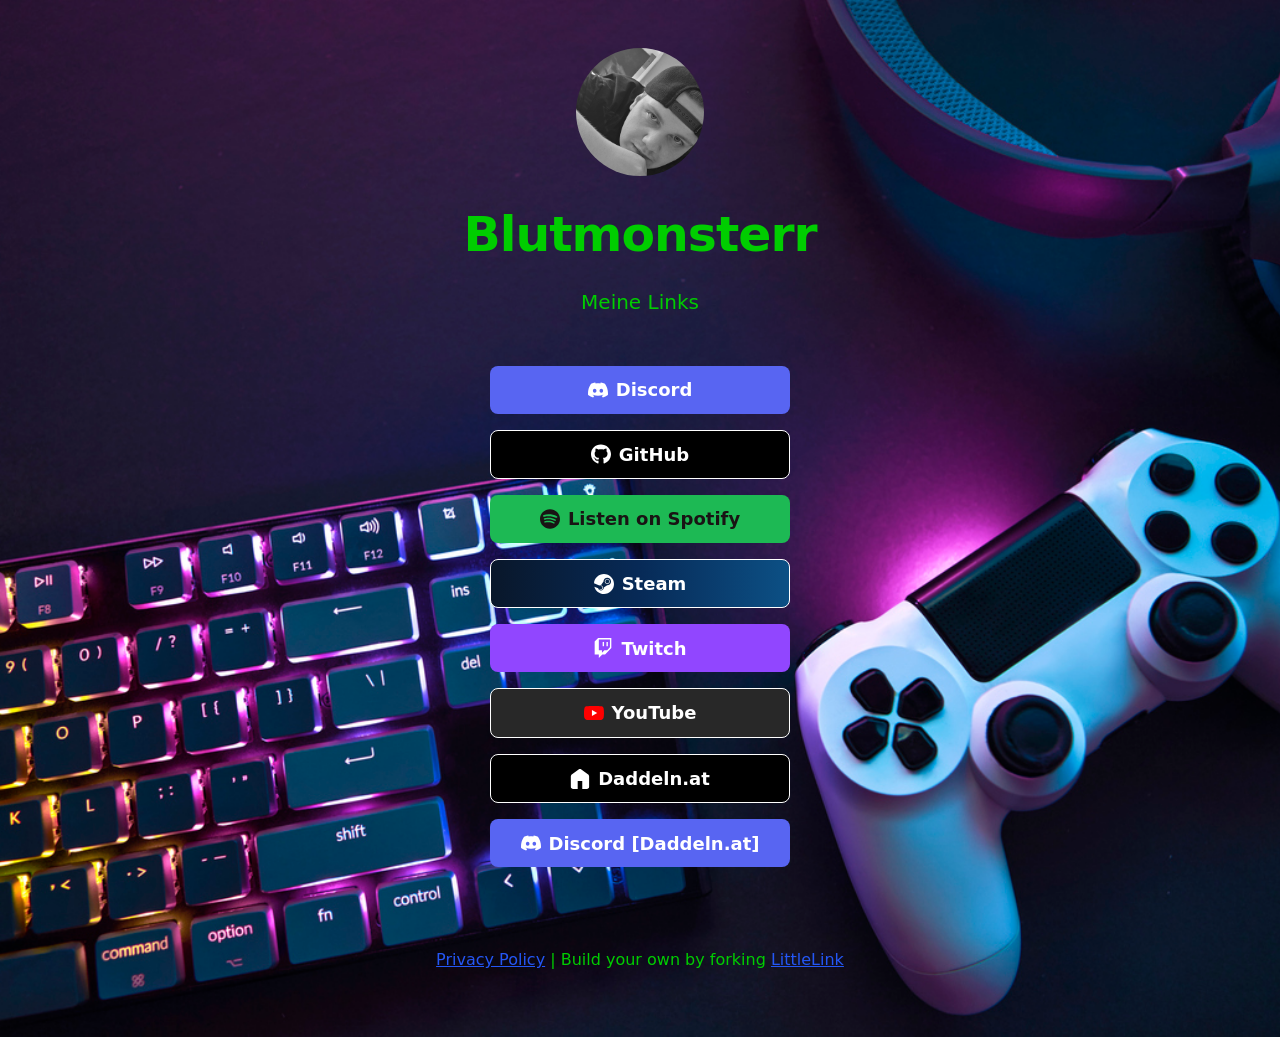
==== index.html @ 764e0bde "update rem: nightgaming.de" ====
<!DOCTYPE html>

<!-- 
  To change the theme, change the class on the html tag below to one of:
  - theme-auto: Automatically switches based on user's system preferences
  - theme-light: Forces light theme
  - theme-dark: Forces dark theme -->

<html>

  <head>
   <!-- M E T A --> 
    <meta charset="utf-8">
    <meta name="robots" content="index, follow">
    <meta http-equiv='content-language' content='de-de'>
    <meta name="author" content="github.com/blutmonsterr">
    <meta name="viewport" content="width=device-width, initial-scale=1">
    <meta name="google-adsense-account" content="ca-pub-5734768536842091">
    <meta name="msvalidate.01" content="A7BCFAF137DAE3F4D871AF0A946AE440" />
    <meta name="keywords" content="Blutmonsterr, gaming, daddeln, nightgaming, zocken,">
    <meta name="description" content="Hey du! Hier findest du alle meine Links an einem Ort – praktisch und übersichtlich für dich zusammengestellt. Viel Spaß beim Stöbern!.">
    
    <!-- Page Title - Change this to your name/brand (50-60 characters recommended) -->
    <title>Blutmonsterr.de-Links</title>
    <link rel="icon" type="image/x-icon" href="/images/icon.ico">
    
    <!-- Canonical URL - Helps prevent duplicate content issues -->
    <meta rel="canonical" href="https://blutmonsterr.de">
    <link rel="canonical" href="https://blutmonsterr.de" />
    
    <!-- Stylesheets -->
    <link rel="stylesheet" href="css/reset.css">
    <link rel="stylesheet" href="css/style.css">
    <link rel="stylesheet" href="css/brands.css">
	
	    <style>
        body {
            background-image: url('./images/gaming.jpg');
            background-size: cover;
            background-position: center;
            background-repeat: no-repeat;
            min-height: 100vh;
            margin: 0;
        }
    </style>

  </head>

<body>
 <body style="background-image: url(./images/gaming.jpg);">
    <div class="container">
        <div class="column">

            <!-- 
              By default, the Avatar is rounded. Use the following:
              - avatar--rounded: Automatically rounds the image
              - avatar--soft: Slightly rounds the image
              - avatar--none: Removes any rounding

              Be sure to replace the src with your own image path and update the alt text
            -->
            <img class="avatar avatar--rounded" src="images/avatar.png" srcset="images/avatar@2x.png 2x" alt="Blutmonsterr">

            <!-- Replace with your name or brand -->
            <h1 tabindex="0">
              <div>Blutmonsterr</div>
            </h1>

            <!-- Add a short description about yourself or your brand -->
            <p tabindex="0">Meine Links</p>

            <!-- All your buttons go here -->
            <div class="button-stack" role="navigation">

			  <!-- Discord -->
              <a class="button button-discord" href=" https://discordapp.com/users/324166395443150849/" target="_blank" rel="noopener" role="button"><img class="icon" aria-hidden="true" src="images/icons/discord.svg" alt="Discord Logo">Discord</a>

              <!-- GitHub -->
              <a class="button button-github" href="https://github.com/Blutmonsterr" target="_blank" rel="noopener" role="button"><img class="icon" aria-hidden="true" src="images/icons/github.svg" alt="GitHub Logo">GitHub</a>

              <!-- LinkedIn
              <a class="button button-linked" href="#" target="_blank" rel="noopener" role="button"><img class="icon" aria-hidden="true" src="images/icons/linkedin.svg" alt="LinkedIn Logo">LinkedIn</a>
-->
              <!-- Spotify -->
              <a class="button button-spotify" href="https://open.spotify.com/user/sebastian.123a" target="_blank" rel="noopener" role="button"><img class="icon" aria-hidden="true" src="images/icons/spotify.svg" alt="Spotify Logo">Listen on Spotify</a>

              <!-- Steam Alt -->
              <a class="button button-steam-alt" href="https://steamcommunity.com/profiles/76561199030453104" target="_blank" rel="noopener" role="button"><img class="icon" aria-hidden="true" src="images/icons/steam.svg" alt="Steam Logo">Steam</a>

              <!-- Twitch -->
              <a class="button button-twitch" href="https://www.twitch.tv/blutmonsterr" target="_blank" rel="noopener" role="button"><img class="icon" aria-hidden="true" src="images/icons/twitch.svg" alt="Twitch Logo">Twitch</a>

              <!-- YouTube -->
              <a class="button button-yt" href="https://www.youtube.com/@Blutmonsterr" target="_blank" rel="noopener" role="button"><img class="icon" aria-hidden="true" src="images/icons/youtube.svg" alt="YouTube Logo">YouTube</a>

              <!-- Generic Homepage -->
			  <a class="button button-github" href="https://daddeln.at" target="_blank" rel="noopener" role="button"><img class="icon" aria-hidden="true" src="images/icons/generic-homepage.svg" alt="Homepage Icon">Daddeln.at</a>

			  <!-- Discord -->
              <a class="button button-discord" href="https://discord.gg/ydJWD3KrXh" target="_blank" rel="noopener" role="button"><img class="icon" aria-hidden="true" src="images/icons/discord.svg" alt="Discord Logo">Discord [Daddeln.at]</a>

      </div>
        
      <!-- Feel free to add your own footer information, including updating `privacy.html` to reflect how your LittleLink fork is set up -->
      <footer>
        <a href="privacy.html">Privacy Policy</a> | Build your own by forking <a href="https://littlelink.io" target="_blank" rel="noopener">LittleLink</a>
      </footer>
    
    </div>
  </div>

</body>

</html>
---- css/style.css ----
/*
* LittleLink
* https://littlelink.io
* Free to use under the MIT license
* http://www.opensource.org/licenses/mit-license.php
*/

/* Base Typography Settings
–––––––––––––––––––––––––––––––––––––––––––––––––– */
:root {
	font-size:16px;
}

/* Grid
  –––––––––––––––––––––––––––––––––––––––––––––––––– */
  .container {
	position:relative;
	width:100%;
	max-width:37.5rem;     				/* 600px */
    text-align:center;
	margin:0 auto;
	padding:3rem 1.25rem 0 1.25rem;
	box-sizing:border-box;
}
.container-left {
	position:relative;
	width:100%;
	max-width:37.5rem;
	text-align:left;
	margin:0 auto;
	padding:0 1.25rem;
	box-sizing:border-box;
}
.container-left p {
	margin-bottom: 1rem;  				/* 16px space between paragraphs */
  }
.column {
	position:center;
	width:100%;
	float:center;
	box-sizing:border-box;
}
/* For devices larger than 400px */
  @media (min-width:25rem) {            /* 400px */
    .container {
	width:85%;
	padding-left:0;
	padding-right:0;
}
}/* For devices larger than 550px */
  @media (min-width:34.375rem) {        /* 550px */
    .container {
	width:80%;
}
.column,.columns {
	margin-left:0;
}
.column:first-child,.columns:first-child {
	margin-left:0;
}
}

/* Base Styles
  –––––––––––––––––––––––––––––––––––––––––––––––––– */
  body {
	margin:0;
	padding:0;
	background-color:#ffffff;
	color:#00CD00;
	font-family:"Open Sans",system-ui;
	font-size:1.125rem;     				/* 18px */
    font-weight:400;
	line-height:1.6;
}

/* Typography
  –––––––––––––––––––––––––––––––––––––––––––––––––– */
  h1 {
	margin:0 0 0.5rem 0;
	font-size:3rem;         		/* 48px */
    font-weight:800;
	line-height:1;
	letter-spacing:0;
	word-wrap:break-word;
	overflow-wrap:break-word;
	hyphens:auto;           		/* Delete this to remove automatic hyphen on line break */
}
.container p {
	margin:0 0 2rem 0;
}

/* Base Typography Settings
–––––––––––––––––––––––––––––––––––––––––––––––––– */
/* Base size - 16px browser default */
:root {
  font-size:16px;           /* Using a 1.25 modular scale for typography */
  --scale-0:1rem;           /* 16px */
  --scale-1:1.25rem;        /* 20px */
  --scale-2:1.563rem;       /* 25px */
  --scale-3:1.953rem;       /* 31px */
  --scale-4:2.441rem;       /* 39px */
  --scale-5:3.052rem;       /* 49px */
  
  /* Spacing units */
  --spacing-xs:0.5rem;      /* 8px */
  --spacing-s:1rem;         /* 16px */
  --spacing-m:1.5rem;       /* 24px */
  --spacing-l:2rem;         /* 32px */
  --spacing-xl:3rem;        /* 48px */
  --spacing-xxl:4rem;       /* 64px */
}

/* Avatar */
.avatar {
	width: 8rem;             /* 128px */
	height: 8rem;
	border-radius: 50%;
	object-fit: cover;
	background-position: center;
	margin-bottom: var(--spacing-l);
	margin-left: auto;
	margin-right: auto;
	display: block;
  }

/* Typography Scale */
h1 {
	margin:0 0 var(--spacing-m) 0;
	font-size:var(--scale-5);           /* ~49px */
  	font-weight:800;
	line-height:1.1;
	letter-spacing:-0.02em;
	word-wrap:break-word;
	overflow-wrap:break-word;
}
body {
	font-size:var(--scale-1);           /* 20px */
  	line-height:1.6;
}
.container p {
	margin:0 0 var(--spacing-xl) 0;
	font-size:var(--scale-1);
	line-height:1.6;
}

/* Container spacing */
.container {
	padding:var(--spacing-xl) var(--spacing-m) 0 var(--spacing-m);
	text-align:center;
}

/* Footer */
footer {
	margin:var(--spacing-xxl) 0;            /* 4rem (64px) top and bottom */
    font-size:var(--scale-0);
}

/* Responsive adjustments */
@media (max-width:34.375rem) {              /* 550px */
  h1 {
	font-size:var(--scale-4);
}
body {
	font-size:var(--scale-0);
}
.container p {
	font-size:var(--scale-0);
}
.avatar {
	margin-bottom:var(--spacing-m);
}
footer {
	margin:var(--spacing-xl) 0;         	/* 3rem (48px) top and bottom */
}
}

/* Links
  –––––––––––––––––––––––––––––––––––––––––––––––––– */
  a {
	color:#2457F5;
	text-decoration:underline;
}
a:hover {
	color:#083BDA;
}

/* Buttons
–––––––––––––––––––––––––––––––––––––––––––––––––– */
.button,button {
	display:inline-flex;
	align-items:center;
	justify-content:center;
	width:18.75rem;             	/* 300px */
 	min-height:3rem;                /* 48px */
  	padding:0.75rem 1rem;         	/* 12px ; 16px */
  	font-size:1.125rem;           	/* 18px */
  	font-weight:700;
	text-decoration:none;
	white-space:normal;
  	background-color:var(--button-background,transparent);
	color:var(--button-text,#000000);
	border:var(--button-border,none);
	border-radius:0.5rem;
	cursor:pointer;
	box-sizing:border-box;
	hyphens:auto;               	/* Delete this to remove automatic hyphen on line break */
  	margin-bottom:1rem;
	text-align:center;
	line-height:1.3;
}

/* Icons
–––––––––––––––––––––––––––––––––––––––––––––––––– */
.icon {
	width:1.25rem;
	height:1.25rem;
	margin-right:0.5rem;
	flex-shrink:0;
}

/* Avatar
  –––––––––––––––––––––––––––––––––––––––––––––––––– */
.avatar {
	width: 8rem;             /* 128px */
	height: 8rem;
	object-fit: cover;
	background-position: center;
	margin-bottom: var(--spacing-l);
  }

   /* Modifier for no avatar rounding */
   .avatar--none {
	border-radius: 0%;
  }

  /* Modifier for rounded avatar */
  .avatar--rounded {
	border-radius: 50%;
  }
  
  /* Modifier for slightly rounded corners */
  .avatar--soft {
	border-radius: 0.5rem;   /* 8px rounded corners */
  }

/* Theme System
  –––––––––––––––––––––––––––––––––––––––––––––––––– */
/* Light theme is default above */
  
/* Dark theme */
:root.theme-dark {
	color-scheme:dark;
}
:root.theme-dark :focus-visible {
	outline: 2px solid #4899F7;
	outline-offset: 2px;
  }
:root.theme-dark body {
	background-color:#121212;
	color:#ffffff;
}
:root.theme-dark a:not(.button) {
	color:#4899F7;
}
:root.theme-dark a:not(.button):hover {
	color:#7AB8FF;
}

/* Auto theme */
:root.theme-auto {
	color-scheme:light dark;
}
@media (prefers-color-scheme:dark) {
	:root.theme-auto body {
	background-color:#121212;
	color:#ffffff;
}
:root.theme-auto :focus-visible {
    outline: 2px solid #4899F7;
    outline-offset: 2px;
  }
:root.theme-auto a:not(.button) {
	color:#4899F7;
}
:root.theme-auto a:not(.button):hover {
	color:#7AB8FF;
}
}

/* Button Text Color Override
    –––––––––––––––––––––––––––––––––––––––––––––––––– */
    .button:hover,button:hover {
	color:var(--button-text);
}

/* Responsive Typography
  –––––––––––––––––––––––––––––––––––––––––––––––––– */
  @media (max-width:34.375rem) {            /* 550px */
    h1 {
	font-size:2rem;                         /* 32px */
	}
	body {
	font-size:1rem;                    		/* 16px */
	}
}

/* Privacy Page Styles
  –––––––––––––––––––––––––––––––––––––––––––––––––– */
nav {
	margin:var(--spacing-l) 0;
	text-align:left;
}
section {
	margin:var(--spacing-xl) 0;
	text-align:left;
}
h2 {
	font-size:var(--scale-3);
	font-weight:700;
	margin-bottom:var(--spacing-m);
}
h3 {
	font-size:var(--scale-2);
	font-weight:600;
	margin:var(--spacing-l) 0 var(--spacing-s) 0;
}
ul {
	list-style:none;
	padding:0;
	margin:0 0 var(--spacing-m) 0;
}
ul li {
	margin-bottom:var(--spacing-xs);
}

/* Privacy page specific responsive adjustments */
  @media (max-width:34.375rem) {
	h2 {
	font-size:var(--scale-2);
	}
	h3 {
	font-size:var(--scale-1);
	}
	section {
	margin:var(--spacing-l) 0;
	}
}

/* Font Face Definitions
  –––––––––––––––––––––––––––––––––––––––––––––––––– */
@font-face {
	font-display:swap;
	font-family:'Open Sans';
	font-style:normal;
	font-weight:400;
	src:url('../fonts/open-sans-v34-vietnamese_latin-ext_latin_hebrew_greek-ext_greek_cyrillic-ext_cyrillic-regular.eot');
	src:url('../fonts/open-sans-v34-vietnamese_latin-ext_latin_hebrew_greek-ext_greek_cyrillic-ext_cyrillic-regular.eot?#iefix') format('embedded-opentype'),url('../fonts/open-sans-v34-vietnamese_latin-ext_latin_hebrew_greek-ext_greek_cyrillic-ext_cyrillic-regular.woff2') format('woff2'),url('../fonts/open-sans-v34-vietnamese_latin-ext_latin_hebrew_greek-ext_greek_cyrillic-ext_cyrillic-regular.woff') format('woff'),url('../fonts/open-sans-v34-vietnamese_latin-ext_latin_hebrew_greek-ext_greek_cyrillic-ext_cyrillic-regular.ttf') format('truetype'),url('../fonts/open-sans-v34-vietnamese_latin-ext_latin_hebrew_greek-ext_greek_cyrillic-ext_cyrillic-regular.svg#OpenSans') format('svg');
}
@font-face {
	font-display:swap;
	font-family:'Open Sans';
	font-style:normal;
	font-weight:600;
	src:url('../fonts/open-sans-v34-vietnamese_latin-ext_latin_hebrew_greek-ext_greek_cyrillic-ext_cyrillic-600.eot');
	src:url('../fonts/open-sans-v34-vietnamese_latin-ext_latin_hebrew_greek-ext_greek_cyrillic-ext_cyrillic-600.eot?#iefix') format('embedded-opentype'),url('../fonts/open-sans-v34-vietnamese_latin-ext_latin_hebrew_greek-ext_greek_cyrillic-ext_cyrillic-600.woff2') format('woff2'),url('../fonts/open-sans-v34-vietnamese_latin-ext_latin_hebrew_greek-ext_greek_cyrillic-ext_cyrillic-600.woff') format('woff'),url('../fonts/open-sans-v34-vietnamese_latin-ext_latin_hebrew_greek-ext_greek_cyrillic-ext_cyrillic-600.ttf') format('truetype'),url('../fonts/open-sans-v34-vietnamese_latin-ext_latin_hebrew_greek-ext_greek_cyrillic-ext_cyrillic-600.svg#OpenSans') format('svg');
}
@font-face {
	font-display:swap;
	font-family:'Open Sans';
	font-style:normal;
	font-weight:700;
	src:url('../fonts/open-sans-v34-vietnamese_latin-ext_latin_hebrew_greek-ext_greek_cyrillic-ext_cyrillic-700.eot');
	src:url('../fonts/open-sans-v34-vietnamese_latin-ext_latin_hebrew_greek-ext_greek_cyrillic-ext_cyrillic-700.eot?#iefix') format('embedded-opentype'),url('../fonts/open-sans-v34-vietnamese_latin-ext_latin_hebrew_greek-ext_greek_cyrillic-ext_cyrillic-700.woff2') format('woff2'),url('../fonts/open-sans-v34-vietnamese_latin-ext_latin_hebrew_greek-ext_greek_cyrillic-ext_cyrillic-700.woff') format('woff'),url('../fonts/open-sans-v34-vietnamese_latin-ext_latin_hebrew_greek-ext_greek_cyrillic-ext_cyrillic-700.ttf') format('truetype'),url('../fonts/open-sans-v34-vietnamese_latin-ext_latin_hebrew_greek-ext_greek_cyrillic-ext_cyrillic-700.svg#OpenSans') format('svg');
}
@font-face {
	font-display:swap;
	font-family:'Open Sans';
	font-style:normal;
	font-weight:800;
	src:url('../fonts/open-sans-v34-vietnamese_latin-ext_latin_hebrew_greek-ext_greek_cyrillic-ext_cyrillic-800.eot');
	src:url('../fonts/open-sans-v34-vietnamese_latin-ext_latin_hebrew_greek-ext_greek_cyrillic-ext_cyrillic-800.eot?#iefix') format('embedded-opentype'),url('../fonts/open-sans-v34-vietnamese_latin-ext_latin_hebrew_greek-ext_greek_cyrillic-ext_cyrillic-800.woff2') format('woff2'),url('../fonts/open-sans-v34-vietnamese_latin-ext_latin_hebrew_greek-ext_greek_cyrillic-ext_cyrillic-800.woff') format('woff'),url('../fonts/open-sans-v34-vietnamese_latin-ext_latin_hebrew_greek-ext_greek_cyrillic-ext_cyrillic-800.ttf') format('truetype'),url('../fonts/open-sans-v34-vietnamese_latin-ext_latin_hebrew_greek-ext_greek_cyrillic-ext_cyrillic-800.svg#OpenSans') format('svg');
}
---- css/brands.css ----
/*
* LittleLink Button Styles
* https://littlelink.io
* Free to use under the MIT license
* http://www.opensource.org/licenses/mit-license.php
*/

/* Brand Button Base Styles
–––––––––––––––––––––––––––––––––––––––––––––––––– */
/* Only include brand-specific button styling here */
.button,button {
  color:var(--button-text,#000000);
  background-color:var(--button-background,transparent);
	border:var(--button-border,none);
	transition:filter 0.2s ease,transform 0.2s ease;
}

/* Global Button Hover Effect
–––––––––––––––––––––––––––––––––––––––––––––––––– */
.button:hover,button:hover {
	filter:brightness(90%);
	transform:translateY(-1px);
}

/* Button Icons
–––––––––––––––––––––––––––––––––––––––––––––––––– */
.icon {
	filter:var(--icon-filter,none);
}

/* Brand-Specific Styles
–––––––––––––––––––––––––––––––––––––––––––––––––– */

/* Default */
.button.button-default {
	--button-text:#ffffff;
	--button-background:#2457F5;
	--button-border:1px solid #ffffff;
}

/* Amazon */
.button-amazon {
	--button-text:#000000;
	--button-background:#FFFFFF;
	--button-border:1px solid #212121;
}

/* Amazon Music */
.button-amazon-music {
	--button-text:#000000;
	--button-background:#25D1DA;
}

/* Apple App Store */
.button-appstore {
	--button-text:#FFFFFF;
	--button-background:#000000;
	--button-border:1px solid #FFFFFF;
}

/* Apple Music */
.button-apple-music {
	--button-text:#ffffff;
	--button-background:#000000;
	--button-border:1px solid #FFFFFF;
}

/* Apple Music Alt */
.button-apple-music-alt {
	--button-text:#ffffff;
	background-image:linear-gradient(to bottom,#FB5C74,#FA233B);
}

/* Apple Podcasts */
.button-apple-podcasts {
	--button-text:#ffffff;
	--button-background:#000000;
	--button-border:1px solid #FFFFFF;
}

/* Apple Podcasts Alt */
.button-apple-podcasts-alt {
	--button-text:#ffffff;
	background-image:linear-gradient(to bottom,#F452FF,#832BC1);
}

/* Bandcamp */
.button-bandcamp {
	--button-text:#ffffff;
	--button-background:#1d9fc3;
}

/* Behance */
.button-behance {
	--button-text:#ffffff;
	--button-background:#0057FF;
  --button-border:1px solid #FFFFFF;
}

/* Bluesky */
.button-bluesky {
	--button-text:#FFFFFF;
	--button-background:#1185FE;
}

/* Bluesky Alt */
.button-bluesky-alt {
	--button-text:#000000;
	--button-background:#FFFFFF;
	--button-border:1px solid #000000;
}

/* Buy Me a Coffee */
.button-coffee {
	--button-text:#000000;
	--button-background:#ffdd00;
}

/* Cal.com */
.button-cal {
	--button-text:#FFFFFF;
	--button-background:#292929;
	--button-border:1px solid #FFFFFF;
}

/* Calendly */
.button-calendly {
	--button-text:#FFFFFF;
	--button-background:#006BFF;
}

/* Cash App */
.button-cash-app {
	--button-text:#ffffff;
	background-image:linear-gradient(to bottom,#00d64b,#00c244);
}

/* dev.to */
.button-dev-to {
	--button-text:#000000;
	--button-background:#f5f5f5;
	--button-border:1px solid #212121;
}

/* Discogs */
.button-discogs {
	--button-text:#000000;
	--button-background:#FFFFFF;
	--button-border:1px solid #000000;
}

/* Discogs Alt */
.button-discogs-alt {
	--button-text:#FFFFFF;
	--button-background:#000000;
	--button-border:1px solid #FFFFFF;
}

/* Discord */
.button-discord {
	--button-text:#ffffff;
	--button-background:#5865F2;
}

/* Dribbble */
.button-dribbble {
	--button-text:#000000;
	--button-background:#FFFFFF;
	--button-border:1px solid #212121;
}

/* Etsy */
.button-etsy {
	--button-text:#ffffff;
	--button-background:#F45800;
}

/* Facebook */
.button-faceb {
	--button-text:#ffffff;
	--button-background:#1877f2;
}

/* Facebook Messenger */
.button-messenger {
	--button-text:#ffffff;
	background-image:linear-gradient(25deg,#0099ff,#5f5dff,#a033ff,#c740cc,#ff5280,#ff7061);
}

/* Figma */
.button-figma {
	--button-text:#ffffff;
	--button-background:#000000;
	--button-border:1px solid #FFFFFF;
}

/* Fiverr */
.button-fiverr {
	--button-text:#ffffff;
	--button-background:#1DBF73;
}

/* Flickr */
.button-flickr {
	--button-text:#ffffff;
	--button-background:#000000;
	--button-border:1px solid #FFFFFF;
}

/* GitHub */
.button-github {
	--button-text:#ffffff;
	--button-background:#000000;
	--button-border:1px solid #FFFFFF;
}

/* GitLab */
.button-gitlab {
	--button-text:#ffffff;
	--button-background:#6151b2;
}

/* GoFundMe */
.button-gofundme {
	--button-text:#ffffff;
	--button-background:#02A95C;
}

/* Goodreads */
.button-goodreads {
	--button-text:#333333;
	--button-background:#f3f1e6;
	--button-border:1px solid #212121;
}

/* Google Black */
.button-google-black {
	--button-text:#FFFFFF;
	--button-background:#000000;
	--button-border:1px solid #FFFFFF;
}

/* Google Play Store */
.button-playstore {
	--button-text:#FFFFFF;
	--button-background:#000000;
	--button-border:1px solid #FFFFFF;
}

/* Google Scholar */
.button-google-scholar {
	--button-text:#000000;
	--button-background:#FFFFFF;
	--button-border:1px solid #212121;
}

/* Hashnode */
.button-hashnode {
	--button-text:#000000;
	--button-background:#ffffff;
	--button-border:1px solid #212121;
}

/* Instagram */
.button-instagram {
	--button-text:#ffffff;
	background-image:linear-gradient(-135deg,#1400c8,#b900b4,#f50000);
}

/* Kick */
.button-kick {
	--button-text:#ffffff;
	--button-background:#000000;
	--button-border:1px solid #ffffff;
}

/* Kick Alt */
.button-kick-alt {
	--button-text:#000000;
	--button-background:#01e701;
}

/* Kickstarter */
.button-kickstarter {
	--button-text:#ffffff;
	--button-background:#05ce78;
}

/* Kit */
.button-kit {
	--button-text:#ffffff;
	--button-background:#000000;
	--button-border:1px solid #FFFFFF;
}

/* Ko-fi */
.button-ko-fi {
	--button-text:#ffffff;
	--button-background:#000000;
  --button-border:1px solid #FFFFFF;
}

/* Last.fm */
.button-last-fm {
	--button-text:#ffffff;
	--button-background:#D51007;
}

/* Letterboxd */
.button-letterboxd {
	--button-text:#ffffff;
	--button-background:#2c3440;
	--button-border:1px solid #FFFFFF;
}

/* Line */
.button-line {
	--button-text:#FFFFFF;
	--button-background:#06C755;
}

/* LinkedIn */
.button-linked {
	--button-text:#ffffff;
	--button-background:#2867b2;
}

/* Mailchimp */
.button-mailchimp {
	--button-text:#000000;
	--button-background:#FFE01B;
}

/* Mastodon */
.button-mastodon {
	--button-text:#ffffff;
	--button-background:#17063B;
	--button-border:1px solid #FFFFFF;
}

/* Medium */
.button-medium {
	--button-text:#ffffff;
	--button-background:#000000;
	--button-border:1px solid #FFFFFF;
}

/* Microsoft */
.button-microsoft {
	--button-text:#ffffff;
	--button-background:#000000;
	--button-border:1px solid #FFFFFF;
}

/* Notion */
.button-notion {
	--button-text:#000000;
	--button-background:#ffffff;
	--button-border:1px solid #212121;
}

/* Obsidian */
.button.button-obsidian {
	--button-text:#ffffff;
	--button-background:#262626;
	--button-border:1px solid #ffffff;
}

/* OnlyFans */
.button-onlyfans {
	--button-text:#ffffff;
	--button-background:#00AEEF;
}

/* Patreon */
.button-patreon {
	--button-text:#ffffff;
	--button-background:#000000;
	--button-border:1px solid #FFFFFF;
}

/* PayPal */
.button-paypal {
	--button-text:#ffffff;
	--button-background:#002991;
  --button-border:1px solid #FFFFFF;
}

/* Pinterest */
.button-pinterest {
	--button-text:#000000;
	--button-background:#ffffff;
	--button-border:1px solid #212121;
}

/* Product Hunt */
.button-product-hunt {
	--button-text:#000000;
	--button-background:#ffffff;
	--button-border:1px solid #212121;
}

/* Read.cv */
.button-read-cv {
	--button-text:#FFFFFF;
	--button-background:#000000;
	--button-border:1px solid #FFFFFF;
}

/* Reddit */
.button-reddit {
	--button-text:#FFFFFF;
	--button-background:#FF4500;
}

/* Shop */
.button-shop {
	--button-text:#ffffff;
	--button-background:#5A31F4;
}

/* Signal */
.button-signal {
	--button-text:#ffffff;
	--button-background:#3a76f0;
}

/* Slack */
.button-slack {
	--button-text:#000000;
	--button-background:#FFFFFF;
	--button-border:1px solid #212121;
}

/* Snapchat */
.button-snapchat {
	--button-text:#000000;
	--button-background:#fffc00;
}

/* SoundCloud */
.button-soundcloud {
	--button-text:#ffffff;
	--button-background:#ff5500;
}

/* Spotify */
.button-spotify {
	--button-text:#191414;
	--button-background:#1db954;
}

/* Spotify Alt */
.button-spotify-alt {
	--button-text:#FFFFFF;
	--button-background:#191414;
	--button-border:1px solid #FFFFFF;
}

/* Square */
.button-square {
	--button-text:#FFFFFF;
	--button-background:#006AFF;
}

/* Stack Overflow */
.button-stack-overflow {
	--button-text:#000000;
	--button-background:#FFFFFF;
	--button-border:1px solid #000000;
}

/* Steam */
.button-steam {
	--button-text:#ffffff;
	background-image:linear-gradient(90deg,#08BBFF,#2B75FF);
}

/* Steam Alt */
.button-steam-alt {
	--button-text:#ffffff;
	background-image:linear-gradient(90deg,#09172a,#072a57,#0c5085);
	--button-border:1px solid #FFFFFF;
}

/* Strava */
.button-strava {
	--button-text:#ffffff;
	--button-background:#fc5200;
}

/* Substack */
.button-substack {
	--button-text:#ffffff;
	--button-background:#FF6719;
}

/* Telegram */
.button-telegram {
	--button-text:#ffffff;
	--button-background:#3faee8;
}

/* Threads */
.button-threads {
	--button-text:#FFFFFF;
	--button-background:#000000;
	--button-border:1px solid #FFFFFF;
}

/* Threema */
.button-threema {
	--button-text:#000000;
	--button-background:#3fe669;
}

/* TikTok */
.button-tiktok {
	--button-text:#ffffff;
	--button-background:#000000;
	--button-border:1px solid #FFFFFF;
}

/* Trello */
.button-trello {
	--button-text:#ffffff;
	--button-background:#0065ff;
}

/* Tumblr */
.button-tumb {
	--button-text:#ffffff;
	--button-background:#131313;
	--button-border:1px solid #FFFFFF;
}

/* Twitch */
.button-twitch {
	--button-text:#ffffff;
	--button-background:#9146ff;
}

/* Unsplash */
.button-unsplash {
	--button-text:#000000;
	--button-background:#ffffff;
	--button-border:1px solid #212121;
}

/* Venmo */
.button-venmo {
	--button-text:#ffffff;
	--button-background:#008CFF;
}

/* Vimeo */
.button-vimeo {
	--button-text:#ffffff;
	--button-background:#1ab7ea;
}

/* VSCO */
.button-vsco {
	--button-text:#FFFFFF;
	--button-background:#000000;
	--button-border:1px solid #FFFFFF;
}

/* WhatsApp */
.button-whatsapp {
	--button-text:#ffffff;
	--button-background:#455a64;
}

/* WordPress */
.button-wordpress {
	--button-text:#ffffff;
	--button-background:#3858E9;
}

/* X */
.button-x {
	--button-text:#FFFFFF;
	--button-background:#000000;
	--button-border:1px solid #FFFFFF;
}

/* YouTube */
.button-yt {
	--button-text:#ffffff;
	--button-background:#282828;
	--button-border:1px solid #FFFFFF;
}

/* Zoom */
.button-zoom {
	--button-text:#ffffff;
	--button-background:#0B5CFF;
  --button-border:1px solid #FFFFFF;
}
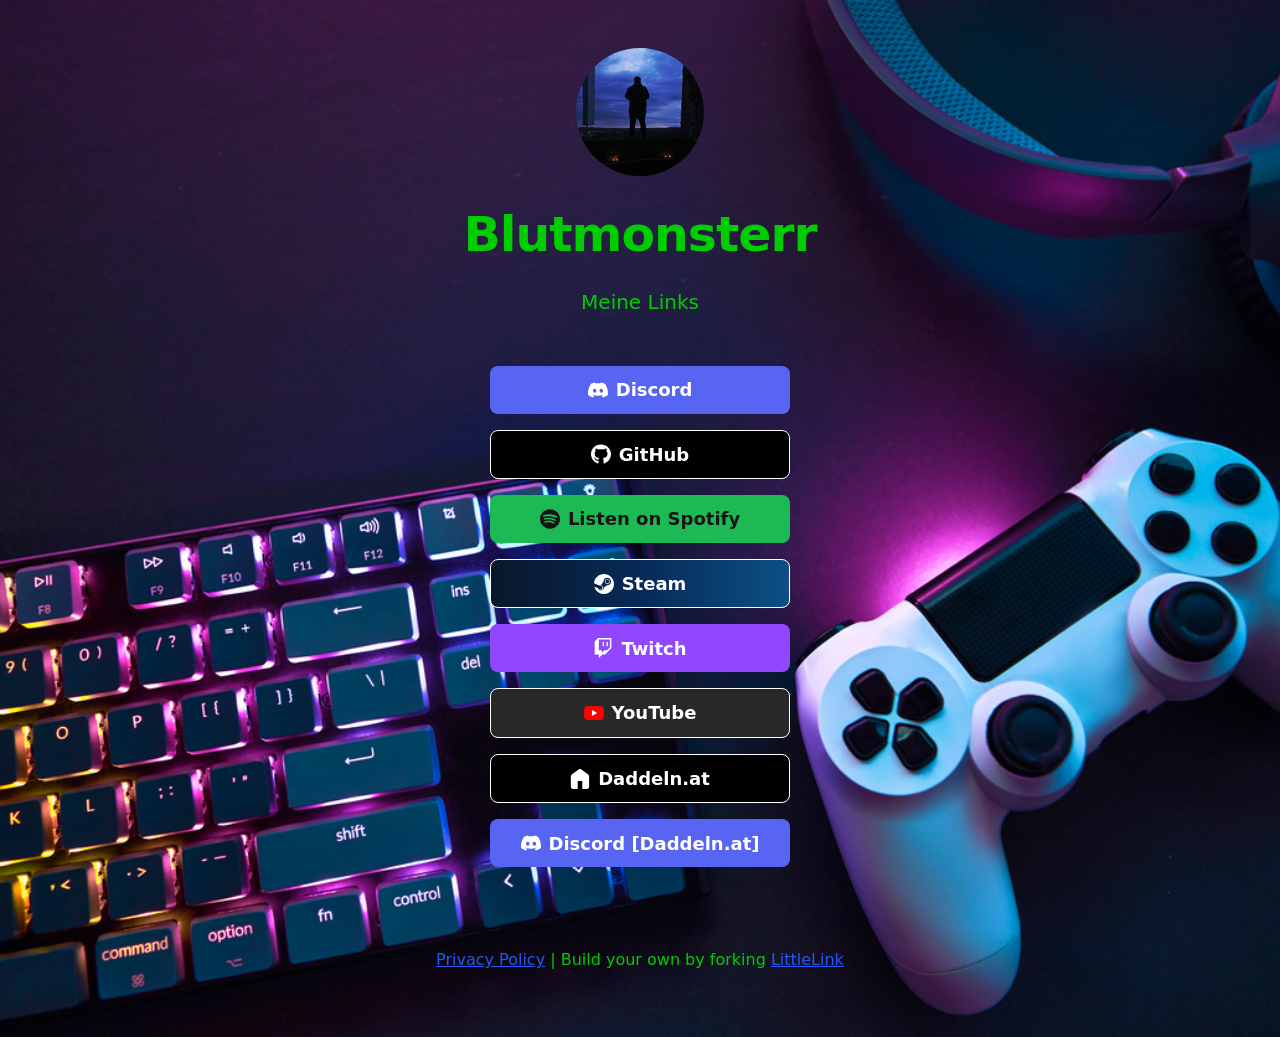
==== commit 824d20ae: "update" ====
--- a/index.html
+++ b/index.html
@@ -21,7 +21,7 @@
     <meta name="description" content="Hey du! Hier findest du alle meine Links an einem Ort – praktisch und übersichtlich für dich zusammengestellt. Viel Spaß beim Stöbern!.">
     
     <!-- Page Title - Change this to your name/brand (50-60 characters recommended) -->
-    <title>Blutmonsterr.de-Links</title>
+    <title>Blutmonsterr.de</title>
     <link rel="icon" type="image/x-icon" href="/images/icon.ico">
     
     <!-- Canonical URL - Helps prevent duplicate content issues -->
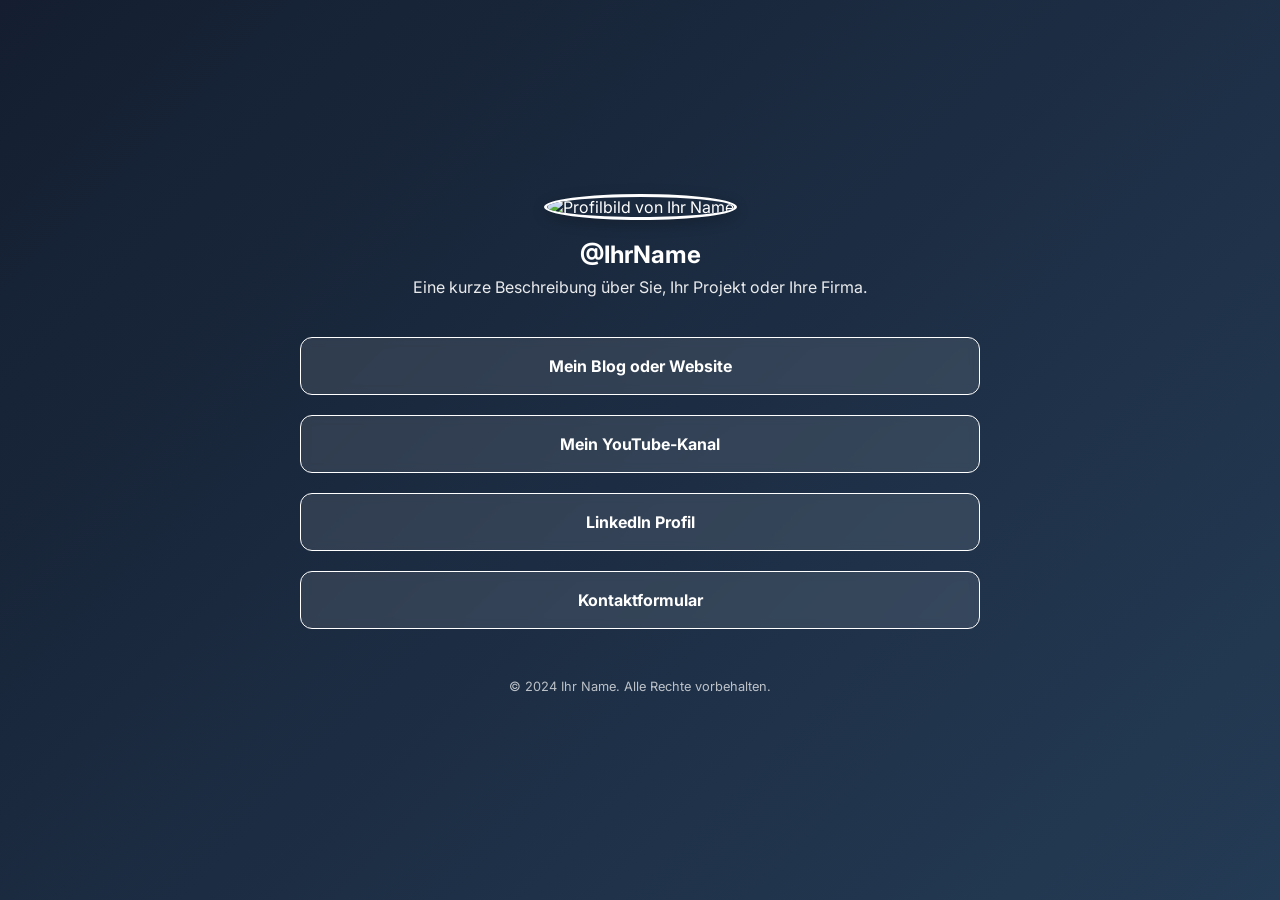
==== commit 954ebf3d: ". d" ====
--- a/index.html
+++ b/index.html
@@ -1,114 +1,41 @@
 <!DOCTYPE html>
+<html lang="de">
+<head>
+    <meta charset="UTF-8">
+    <meta name="viewport" content="width=device-width, initial-scale=1.0">
+    <title>Ihr Name | Links</title>
+    <link rel="stylesheet" href="style.css">
+    <link rel="stylesheet" href="css/style.css">
+    <!-- Optional: Google Fonts für eine schönere Schriftart -->
+    <link rel="preconnect" href="https://fonts.googleapis.com">
+    <link rel="preconnect" href="https://fonts.gstatic.com" crossorigin>
+    <link href="https://fonts.googleapis.com/css2?family=Inter:wght@400;700&display=swap" rel="stylesheet">
+</head>
+<body>
 
-<!-- 
-  To change the theme, change the class on the html tag below to one of:
-  - theme-auto: Automatically switches based on user's system preferences
-  - theme-light: Forces light theme
-  - theme-dark: Forces dark theme -->
+    <div class="container">
+        
+        <!-- ===== PROFIL-BEREICH ===== -->
+        <header class="profile">
+            <img src="https://via.placeholder.com/150" alt="Profilbild von Ihr Name" class="profile-picture">
+            <h1>@IhrName</h1>
+            <p>Eine kurze Beschreibung über Sie, Ihr Projekt oder Ihre Firma.</p>
+        </header>
 
-<html>
+        <!-- ===== LINK-BEREICH ===== -->
+        <main class="links">
+            <a href="#" class="link-button" target="_blank" rel="noopener noreferrer">Mein Blog oder Website</a>
+            <a href="#" class="link-button" target="_blank" rel="noopener noreferrer">Mein YouTube-Kanal</a>
+            <a href="#" class="link-button" target="_blank" rel="noopener noreferrer">LinkedIn Profil</a>
+            <a href="#" class="link-button" target="_blank" rel="noopener noreferrer">Kontaktformular</a>
+        </main>
 
-  <head>
-   <!-- M E T A --> 
-    <meta charset="utf-8">
-    <meta name="robots" content="index, follow">
-    <meta http-equiv='content-language' content='de-de'>
-    <meta name="author" content="github.com/blutmonsterr">
-    <meta name="viewport" content="width=device-width, initial-scale=1">
-    <meta name="google-adsense-account" content="ca-pub-5734768536842091">
-    <meta name="msvalidate.01" content="A7BCFAF137DAE3F4D871AF0A946AE440" />
-    <meta name="keywords" content="Blutmonsterr, gaming, daddeln, nightgaming, zocken,">
-    <meta name="description" content="Hey du! Hier findest du alle meine Links an einem Ort – praktisch und übersichtlich für dich zusammengestellt. Viel Spaß beim Stöbern!.">
-    
-    <!-- Page Title - Change this to your name/brand (50-60 characters recommended) -->
-    <title>Blutmonsterr.de</title>
-    <link rel="icon" type="image/x-icon" href="/images/icon.ico">
-    
-    <!-- Canonical URL - Helps prevent duplicate content issues -->
-    <meta rel="canonical" href="https://blutmonsterr.de">
-    <link rel="canonical" href="https://blutmonsterr.de" />
-    
-    <!-- Stylesheets -->
-    <link rel="stylesheet" href="css/reset.css">
-    <link rel="stylesheet" href="css/style.css">
-    <link rel="stylesheet" href="css/brands.css">
-	
-	    <style>
-        body {
-            background-image: url('./images/gaming.jpg');
-            background-size: cover;
-            background-position: center;
-            background-repeat: no-repeat;
-            min-height: 100vh;
-            margin: 0;
-        }
-    </style>
+        <!-- ===== FOOTER-BEREICH (Optional) ===== -->
+        <footer class="footer">
+            <p>&copy; 2024 Ihr Name. Alle Rechte vorbehalten.</p>
+        </footer>
 
-  </head>
-
-<body>
- <body style="background-image: url(./images/gaming.jpg);">
-    <div class="container">
-        <div class="column">
-
-            <!-- 
-              By default, the Avatar is rounded. Use the following:
-              - avatar--rounded: Automatically rounds the image
-              - avatar--soft: Slightly rounds the image
-              - avatar--none: Removes any rounding
-
-              Be sure to replace the src with your own image path and update the alt text
-            -->
-            <img class="avatar avatar--rounded" src="images/avatar.png" srcset="images/avatar@2x.png 2x" alt="Blutmonsterr">
-
-            <!-- Replace with your name or brand -->
-            <h1 tabindex="0">
-              <div>Blutmonsterr</div>
-            </h1>
-
-            <!-- Add a short description about yourself or your brand -->
-            <p tabindex="0">Meine Links</p>
-
-            <!-- All your buttons go here -->
-            <div class="button-stack" role="navigation">
-
-			  <!-- Discord -->
-              <a class="button button-discord" href=" https://discordapp.com/users/324166395443150849/" target="_blank" rel="noopener" role="button"><img class="icon" aria-hidden="true" src="images/icons/discord.svg" alt="Discord Logo">Discord</a>
-
-              <!-- GitHub -->
-              <a class="button button-github" href="https://github.com/Blutmonsterr" target="_blank" rel="noopener" role="button"><img class="icon" aria-hidden="true" src="images/icons/github.svg" alt="GitHub Logo">GitHub</a>
-
-              <!-- LinkedIn
-              <a class="button button-linked" href="#" target="_blank" rel="noopener" role="button"><img class="icon" aria-hidden="true" src="images/icons/linkedin.svg" alt="LinkedIn Logo">LinkedIn</a>
--->
-              <!-- Spotify -->
-              <a class="button button-spotify" href="https://open.spotify.com/user/sebastian.123a" target="_blank" rel="noopener" role="button"><img class="icon" aria-hidden="true" src="images/icons/spotify.svg" alt="Spotify Logo">Listen on Spotify</a>
-
-              <!-- Steam Alt -->
-              <a class="button button-steam-alt" href="https://steamcommunity.com/profiles/76561199030453104" target="_blank" rel="noopener" role="button"><img class="icon" aria-hidden="true" src="images/icons/steam.svg" alt="Steam Logo">Steam</a>
-
-              <!-- Twitch -->
-              <a class="button button-twitch" href="https://www.twitch.tv/blutmonsterr" target="_blank" rel="noopener" role="button"><img class="icon" aria-hidden="true" src="images/icons/twitch.svg" alt="Twitch Logo">Twitch</a>
-
-              <!-- YouTube -->
-              <a class="button button-yt" href="https://www.youtube.com/@Blutmonsterr" target="_blank" rel="noopener" role="button"><img class="icon" aria-hidden="true" src="images/icons/youtube.svg" alt="YouTube Logo">YouTube</a>
-
-              <!-- Generic Homepage -->
-			  <a class="button button-github" href="https://daddeln.at" target="_blank" rel="noopener" role="button"><img class="icon" aria-hidden="true" src="images/icons/generic-homepage.svg" alt="Homepage Icon">Daddeln.at</a>
-
-			  <!-- Discord -->
-              <a class="button button-discord" href="https://discord.gg/ydJWD3KrXh" target="_blank" rel="noopener" role="button"><img class="icon" aria-hidden="true" src="images/icons/discord.svg" alt="Discord Logo">Discord [Daddeln.at]</a>
-
-      </div>
-        
-      <!-- Feel free to add your own footer information, including updating `privacy.html` to reflect how your LittleLink fork is set up -->
-      <footer>
-        <a href="privacy.html">Privacy Policy</a> | Build your own by forking <a href="https://littlelink.io" target="_blank" rel="noopener">LittleLink</a>
-      </footer>
-    
     </div>
-  </div>
 
 </body>
-
 </html>
--- a/style.css
+++ b/style.css
@@ -0,0 +1,172 @@
+/* ===== GRUNDEINSTELLUNGEN & VARIABLEN ===== */
+:root {
+    --primary-color: #ffffff; /* Text- und Button-Farbe */
+    --background-color-start: #141e30; /* Hintergrund-Verlauf Start */
+    --background-color-end: #243b55;   /* Hintergrund-Verlauf Ende */
+    --button-hover-color: #f0f0f0; /* Button-Farbe beim Überfahren mit der Maus */
+}
+
+body {
+    margin: 0;
+    font-family: 'Inter', sans-serif;
+    color: var(--primary-color);
+    background: linear-gradient(135deg, var(--background-color-start), var(--background-color-end));
+    background-attachment: fixed; /* Sorgt dafür, dass der Verlauf beim Scrollen fest bleibt */
+    display: flex;
+    justify-content: center;
+    align-items: center;
+    min-height: 100vh;
+    padding: 20px;
+    box-sizing: border-box;
+}
+
+.container {
+    width: 100%;
+    max-width: 680px;
+    text-align: center;
+}
+
+/* ===== PROFIL-BEREICH ===== */
+.profile-picture {
+    width: 120px;
+    height: 120px;
+    border-radius: 50%; /* Macht das Bild rund */
+    object-fit: cover; /* Stellt sicher, dass das Bild den Kreis ausfüllt */
+    border: 3px solid var(--primary-color);
+    box-shadow: 0 4px 15px rgba(0, 0, 0, 0.2);
+}
+
+.profile h1 {
+    margin-top: 20px;
+    margin-bottom: 8px;
+    font-size: 1.5rem;
+}
+
+.profile p {
+    margin-top: 0;
+    font-size: 1rem;
+    opacity: 0.9;
+}
+
+/* ===== LINK-BEREICH ===== */
+.links {
+    margin-top: 40px;
+    display: flex;
+    flex-direction: column;
+    gap: 20px; /* Abstand zwischen den Buttons */
+}
+
+.link-button {
+    display: block;
+    background-color: rgba(255, 255, 255, 0.1); /* Leicht durchsichtiger Button */
+    color: var(--primary-color);
+    text-decoration: none;
+    padding: 18px 25px;
+    border-radius: 12px;
+    font-weight: 700;
+    font-size: 1rem;
+    border: 1px solid var(--primary-color);
+    transition: all 0.3s ease; /* Sanfter Übergang für Hover-Effekte */
+    backdrop-filter: blur(5px); /* Milchglas-Effekt für den Button */
+    -webkit-backdrop-filter: blur(5px); /* Für Safari-Browser */
+}
+
+.link-button:hover {
+    background-color: var(--primary-color);
+    color: var(--background-color-end);
+    transform: scale(1.03); /* Vergrößert den Button leicht */
+    box-shadow: 0 6px 20px rgba(0, 0, 0, 0.15);
+}
+
+/* ===== FOOTER-BEREICH ===== */
+.footer {
+    margin-top: 50px;
+    font-size: 0.8rem;
+    opacity: 0.7;
+}
+/* ===== GRUNDEINSTELLUNGEN & VARIABLEN ===== */
+:root {
+    --primary-color: #ffffff; /* Text- und Button-Farbe */
+    --background-color-start: #141e30; /* Hintergrund-Verlauf Start */
+    --background-color-end: #243b55;   /* Hintergrund-Verlauf Ende */
+    --button-hover-color: #f0f0f0; /* Button-Farbe beim Überfahren mit der Maus */
+}
+
+body {
+    margin: 0;
+    font-family: 'Inter', sans-serif;
+    color: var(--primary-color);
+    background: linear-gradient(135deg, var(--background-color-start), var(--background-color-end));
+    background-attachment: fixed; /* Sorgt dafür, dass der Verlauf beim Scrollen fest bleibt */
+    display: flex;
+    justify-content: center;
+    align-items: center;
+    min-height: 100vh;
+    padding: 20px;
+    box-sizing: border-box;
+}
+
+.container {
+    width: 100%;
+    max-width: 680px;
+    text-align: center;
+}
+
+/* ===== PROFIL-BEREICH ===== */
+.profile-picture {
+    width: 120px;
+    height: 120px;
+    border-radius: 50%; /* Macht das Bild rund */
+    object-fit: cover; /* Stellt sicher, dass das Bild den Kreis ausfüllt */
+    border: 3px solid var(--primary-color);
+    box-shadow: 0 4px 15px rgba(0, 0, 0, 0.2);
+}
+
+.profile h1 {
+    margin-top: 20px;
+    margin-bottom: 8px;
+    font-size: 1.5rem;
+}
+
+.profile p {
+    margin-top: 0;
+    font-size: 1rem;
+    opacity: 0.9;
+}
+
+/* ===== LINK-BEREICH ===== */
+.links {
+    margin-top: 40px;
+    display: flex;
+    flex-direction: column;
+    gap: 20px; /* Abstand zwischen den Buttons */
+}
+
+.link-button {
+    display: block;
+    background-color: rgba(255, 255, 255, 0.1); /* Leicht durchsichtiger Button */
+    color: var(--primary-color);
+    text-decoration: none;
+    padding: 18px 25px;
+    border-radius: 12px;
+    font-weight: 700;
+    font-size: 1rem;
+    border: 1px solid var(--primary-color);
+    transition: all 0.3s ease; /* Sanfter Übergang für Hover-Effekte */
+    backdrop-filter: blur(5px); /* Milchglas-Effekt für den Button */
+    -webkit-backdrop-filter: blur(5px); /* Für Safari-Browser */
+}
+
+.link-button:hover {
+    background-color: var(--primary-color);
+    color: var(--background-color-end);
+    transform: scale(1.03); /* Vergrößert den Button leicht */
+    box-shadow: 0 6px 20px rgba(0, 0, 0, 0.15);
+}
+
+/* ===== FOOTER-BEREICH ===== */
+.footer {
+    margin-top: 50px;
+    font-size: 0.8rem;
+    opacity: 0.7;
+}
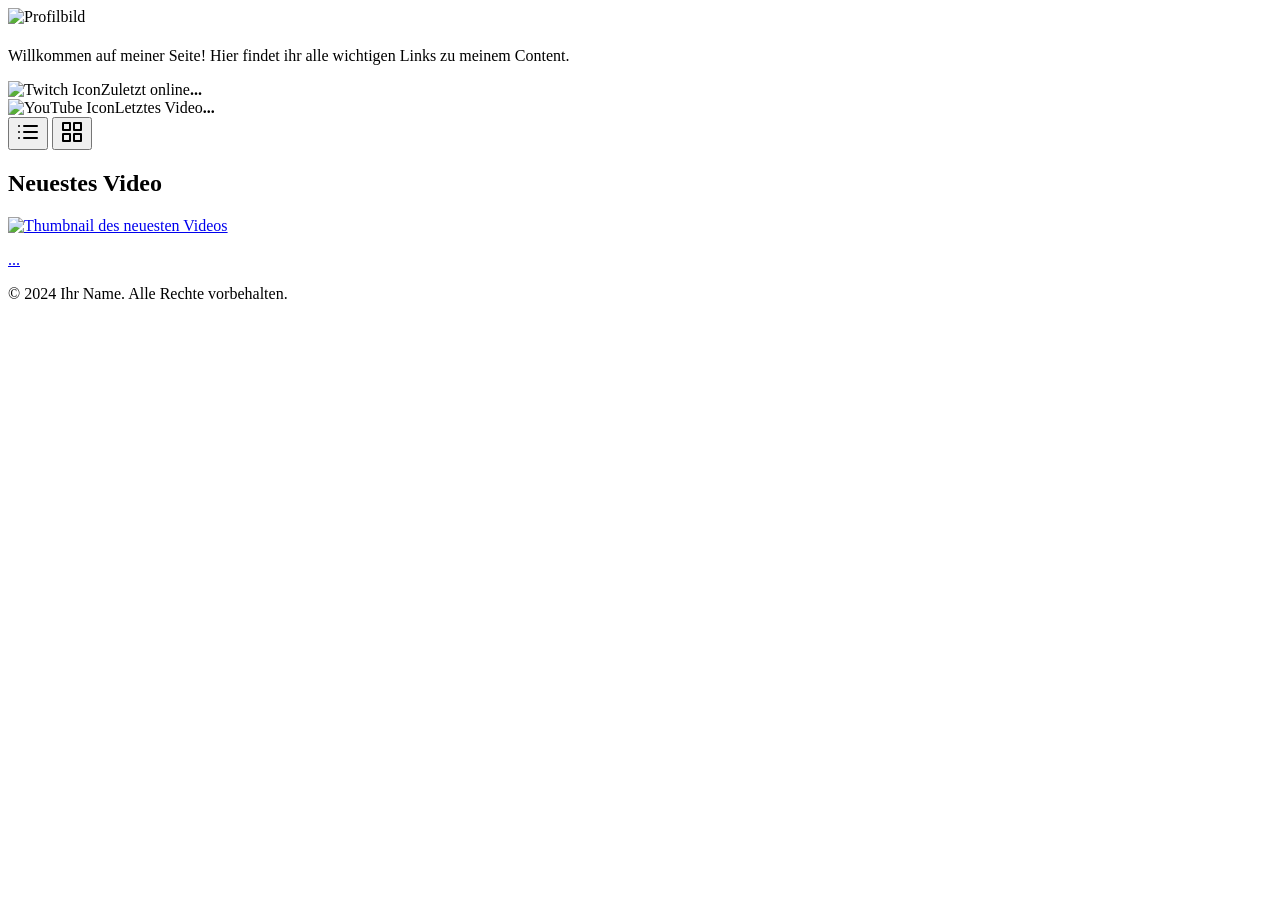
==== commit c4983261: "update" ====
--- a/index.html
+++ b/index.html
@@ -3,32 +3,60 @@
 <head>
     <meta charset="UTF-8">
     <meta name="viewport" content="width=device-width, initial-scale=1.0">
-    <title>Ihr Name | Links</title>
-    <link rel="stylesheet" href="style.css">
+    <meta name="referrer" content="strict-origin-when-cross-origin">
+    <link id="favicon" rel="icon" type="image/png" href="">
+    <title id="page-title"></title>
     <link rel="stylesheet" href="css/style.css">
     <!-- Optional: Google Fonts für eine schönere Schriftart -->
     <link rel="preconnect" href="https://fonts.googleapis.com">
     <link rel="preconnect" href="https://fonts.gstatic.com" crossorigin>
-    <link href="https://fonts.googleapis.com/css2?family=Inter:wght@400;700&display=swap" rel="stylesheet">
+    <link href="https://fonts.googleapis.com/css2?family=Inter:wght@400;700&family=Russo+One&display=swap" rel="stylesheet">
 </head>
 <body>
+
+    <div id="background-layer"></div>
 
     <div class="container">
         
         <!-- ===== PROFIL-BEREICH ===== -->
         <header class="profile">
-            <img src="https://via.placeholder.com/150" alt="Profilbild von Ihr Name" class="profile-picture">
-            <h1>@IhrName</h1>
-            <p>Eine kurze Beschreibung über Sie, Ihr Projekt oder Ihre Firma.</p>
+            <img id="profile-picture" src="" alt="Profilbild" class="profile-picture">
+            <h1 id="profile-name"></h1>
+            <p id="profile-description">Willkommen auf meiner Seite! Hier findet ihr alle wichtigen Links zu meinem Content.</p>
+
+            <!-- ===== STATUS-ANZEIGEN ===== -->
+            <div class="status-indicators">
+                <div class="status-item" id="twitch-status-container">
+                    <span><img src="images/icons/twitch.svg" class="status-icon" alt="Twitch Icon">Zuletzt online</span><strong id="twitch-status">...</strong>
+                </div>
+                <div class="status-item" id="youtube-status-container">
+                    <span><img src="images/icons/youtube.svg" class="status-icon" alt="YouTube Icon">Letztes Video</span><strong id="youtube-status">...</strong>
+                </div>
+            </div>
         </header>
 
+        <!-- ===== LAYOUT-STEUERUNG ===== -->
+        <div class="layout-controls">
+            <button id="layout-list-btn" class="layout-btn active" title="Listenansicht">
+                <svg xmlns="http://www.w3.org/2000/svg" width="24" height="24" viewBox="0 0 24 24" fill="none" stroke="currentColor" stroke-width="2" stroke-linecap="round" stroke-linejoin="round"><line x1="8" y1="6" x2="21" y2="6"></line><line x1="8" y1="12" x2="21" y2="12"></line><line x1="8" y1="18" x2="21" y2="18"></line><line x1="3" y1="6" x2="3.01" y2="6"></line><line x1="3" y1="12" x2="3.01" y2="12"></line><line x1="3" y1="18" x2="3.01" y2="18"></line></svg>
+            </button>
+            <button id="layout-grid-btn" class="layout-btn" title="Rasteransicht">
+                <svg xmlns="http://www.w3.org/2000/svg" width="24" height="24" viewBox="0 0 24 24" fill="none" stroke="currentColor" stroke-width="2" stroke-linecap="round" stroke-linejoin="round"><rect x="3" y="3" width="7" height="7"></rect><rect x="14" y="3" width="7" height="7"></rect><rect x="14" y="14" width="7" height="7"></rect><rect x="3" y="14" width="7" height="7"></rect></svg>
+            </button>
+        </div>
+
         <!-- ===== LINK-BEREICH ===== -->
-        <main class="links">
-            <a href="#" class="link-button" target="_blank" rel="noopener noreferrer">Mein Blog oder Website</a>
-            <a href="#" class="link-button" target="_blank" rel="noopener noreferrer">Mein YouTube-Kanal</a>
-            <a href="#" class="link-button" target="_blank" rel="noopener noreferrer">LinkedIn Profil</a>
-            <a href="#" class="link-button" target="_blank" rel="noopener noreferrer">Kontaktformular</a>
-        </main>
+        <main class="links"></main>
+
+        <!-- ===== VIDEO-BEREICH ===== -->
+        <section class="video-section">
+            <h2>Neuestes Video</h2>
+            <a id="latest-video-link" href="#" target="_blank" rel="noopener noreferrer" class="video-card">
+                <img id="latest-video-thumbnail" src="" alt="Thumbnail des neuesten Videos" class="video-thumbnail">
+                <p id="latest-video-title" class="video-title">...</p>
+            </a>
+        </section>
+
 
         <!-- ===== FOOTER-BEREICH (Optional) ===== -->
         <footer class="footer">
@@ -37,5 +65,9 @@
 
     </div>
 
+    <!-- ===== JAVASCRIPT ===== -->
+    <script src="js/config.js"></script>
+    <script src="js/app.js"></script>
+
 </body>
 </html>
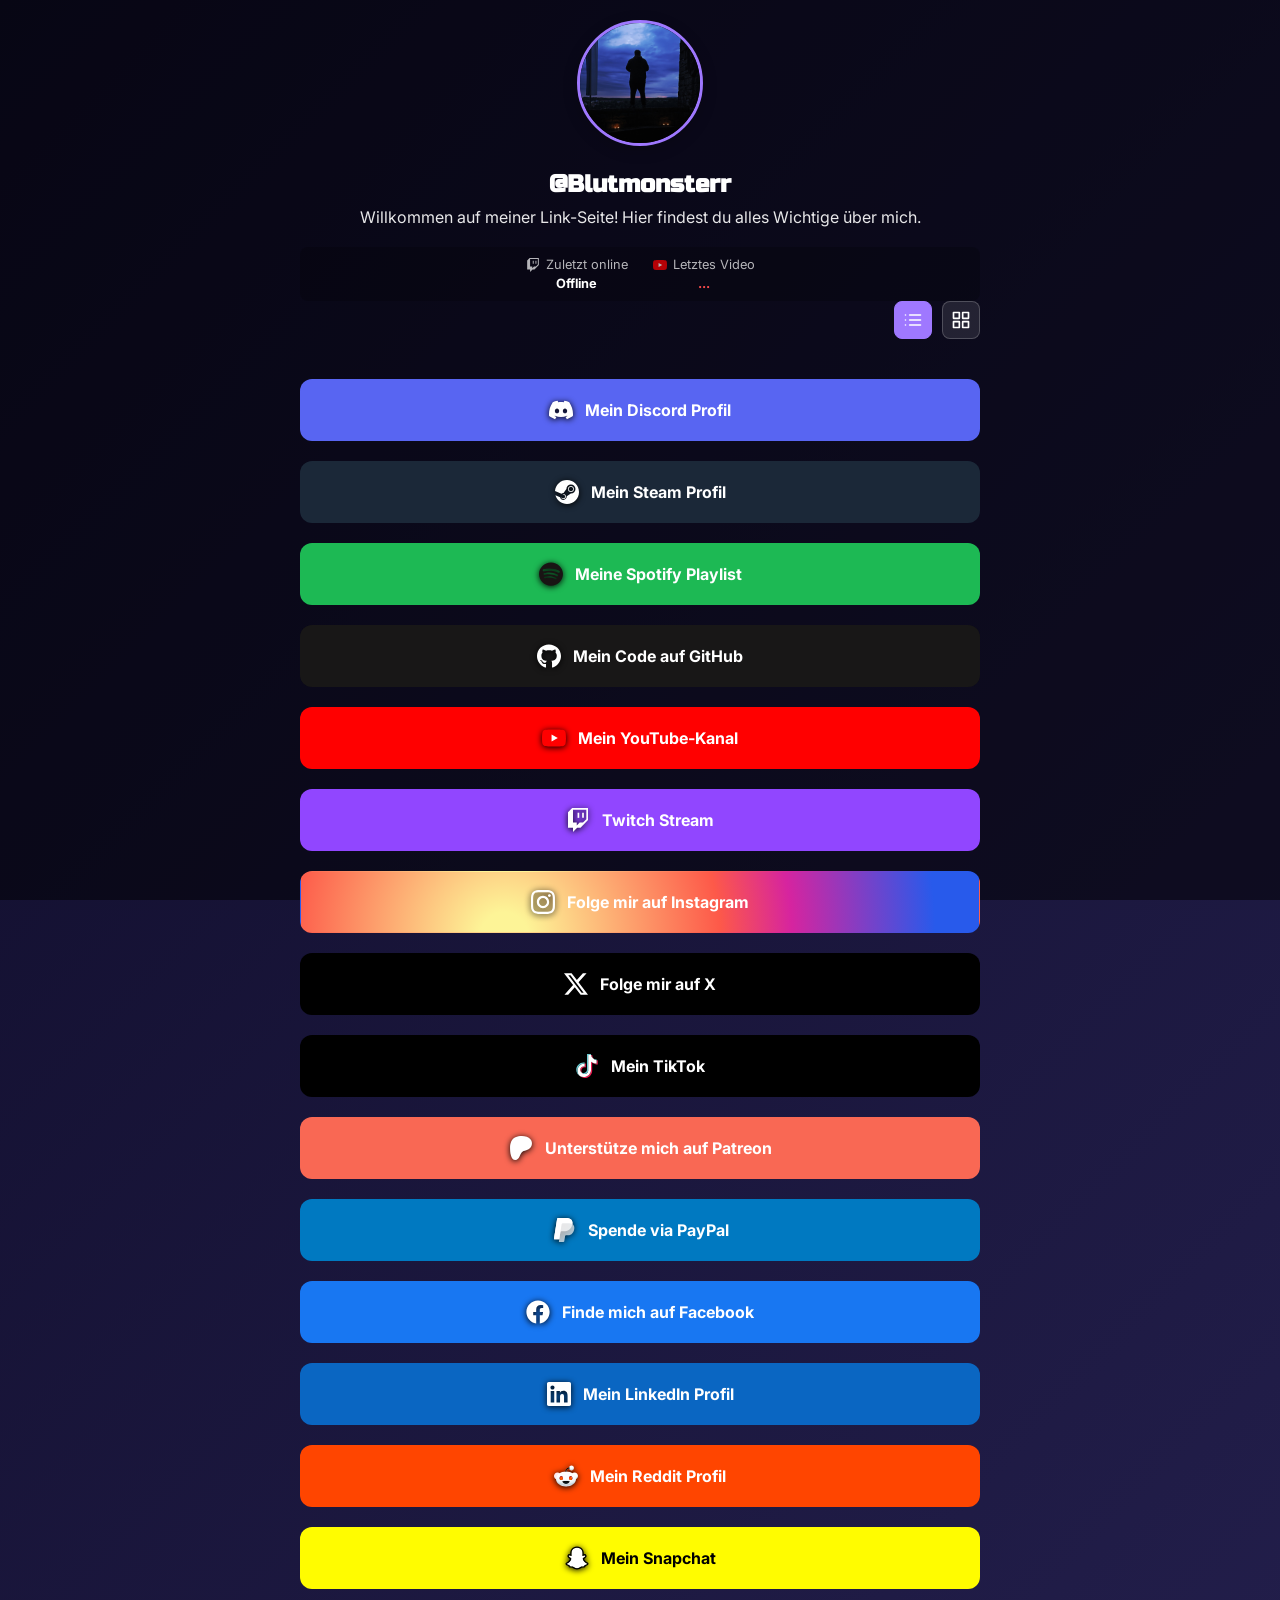
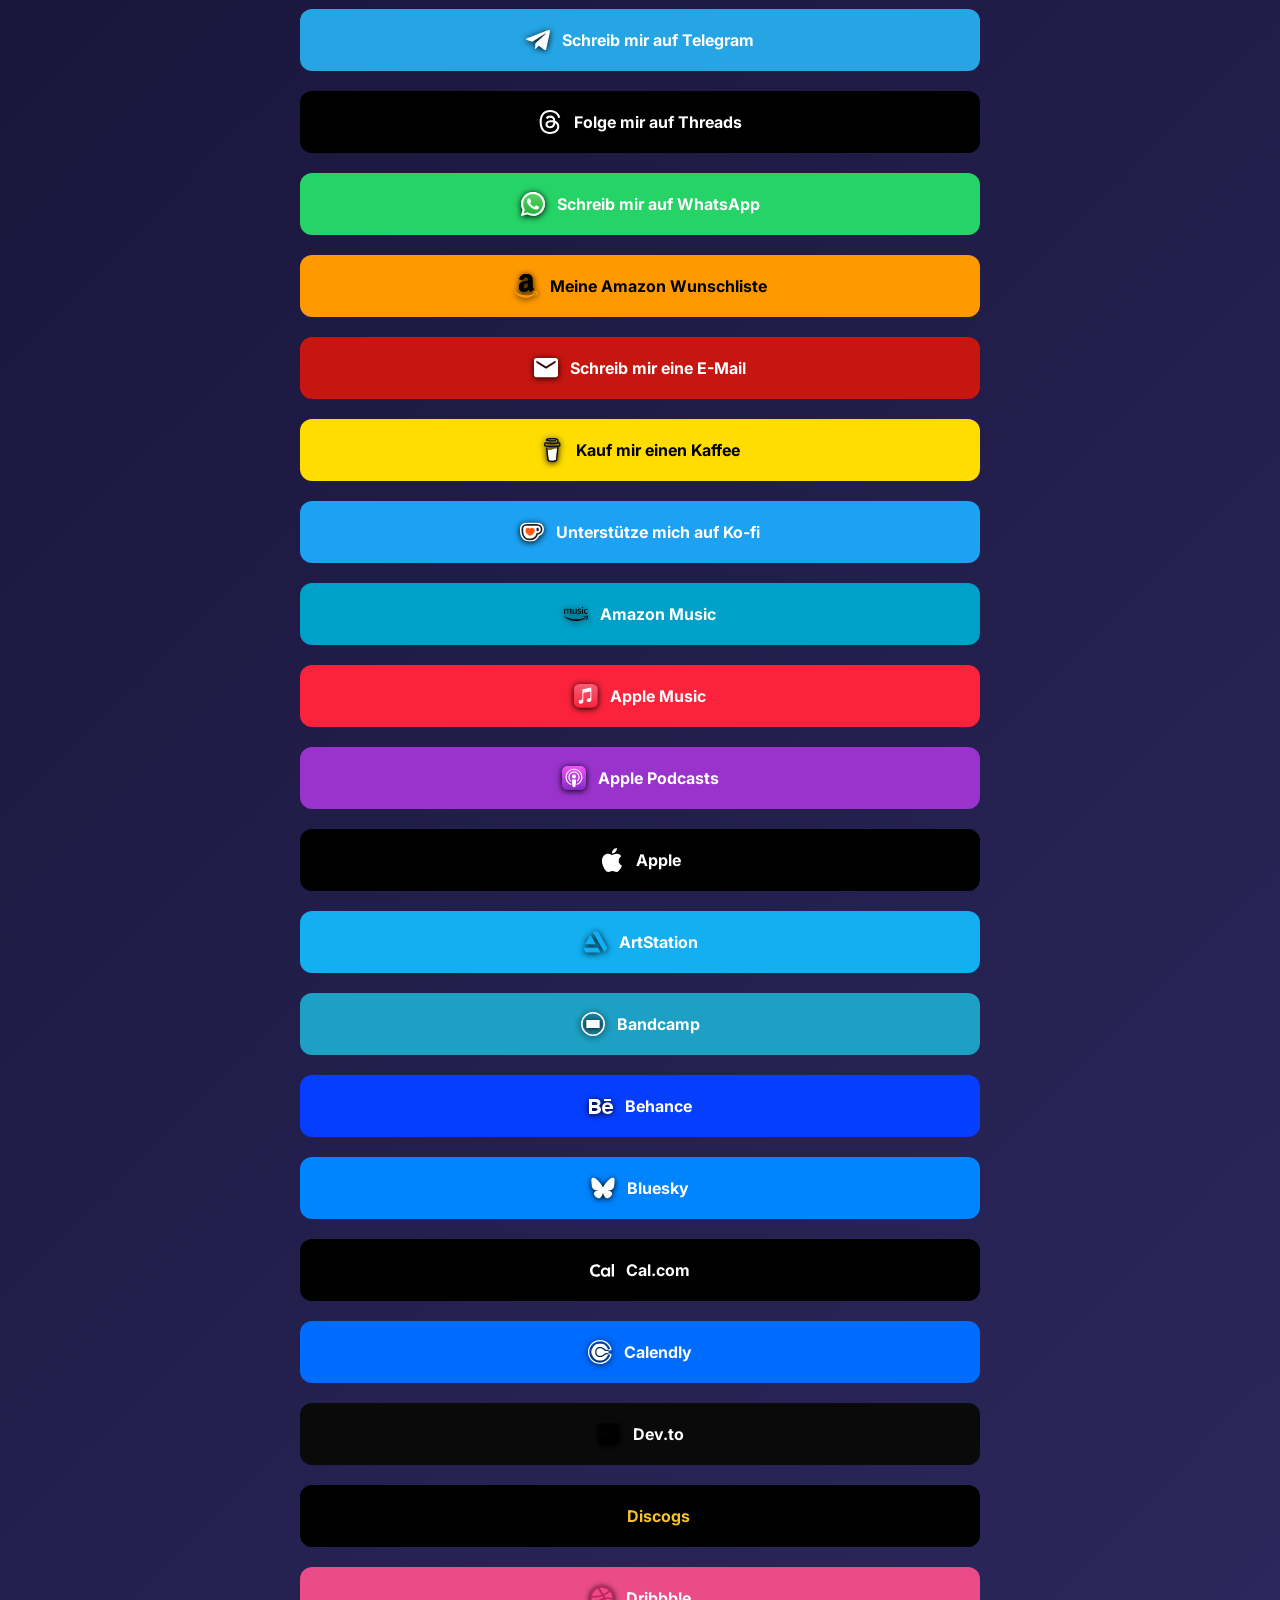
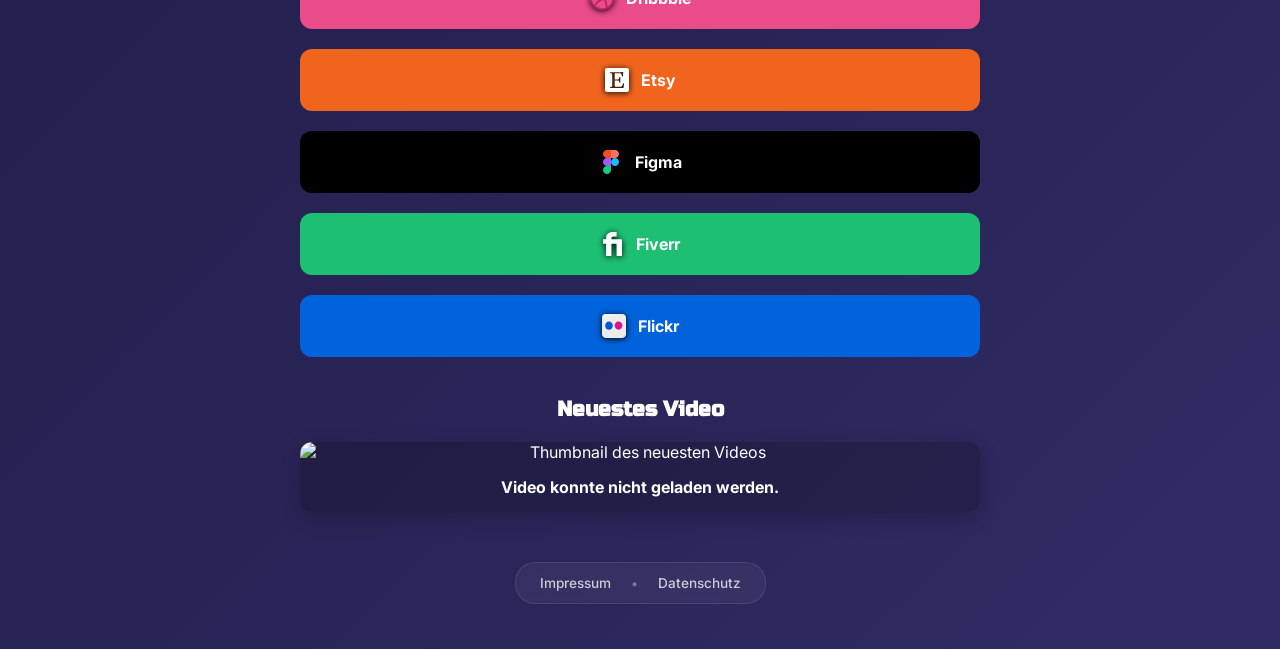
==== commit b19d5c7d: "fix" ====
--- a/index.html
+++ b/index.html
@@ -58,15 +58,37 @@
         </section>
 
 
-        <!-- ===== FOOTER-BEREICH (Optional) ===== -->
+        <!-- ===== FOOTER-BEREICH (Rechtliches nach DDG / TMG & DSGVO) ===== -->
         <footer class="footer">
-            <p>&copy; 2024 Ihr Name. Alle Rechte vorbehalten.</p>
+            <nav class="footer-nav" aria-label="Rechtliche Informationen">
+                <a href="impressum.html" class="footer-link" data-legal="impressum">Impressum</a>
+                <span class="footer-separator">•</span>
+                <a href="datenschutz.html" class="footer-link" data-legal="datenschutz">Datenschutz</a>
+            </nav>
         </footer>
 
     </div>
 
+    <!-- ===== MODAL FÜR IMPRESSUM & DATENSCHUTZ ===== -->
+    <div id="legal-modal" class="modal-overlay" aria-hidden="true" role="dialog" aria-modal="true" aria-labelledby="modal-title">
+        <div class="modal-content">
+            <div class="modal-header">
+                <h2 id="modal-title" class="modal-title">Rechtliche Hinweise</h2>
+                <button type="button" class="modal-close-btn" id="modal-close-btn" aria-label="Schließen">&times;</button>
+            </div>
+            <div class="modal-body" id="modal-body">
+                <!-- Dynamischer Inhalt (Impressum oder Datenschutz) -->
+            </div>
+            <div class="modal-footer">
+                <a id="modal-standalone-link" href="impressum.html" target="_blank" class="modal-external-link">Auf eigener Seite öffnen ↗</a>
+                <button type="button" class="modal-action-btn" id="modal-action-close">Schließen</button>
+            </div>
+        </div>
+    </div>
+
     <!-- ===== JAVASCRIPT ===== -->
     <script src="js/config.js"></script>
+    <script src="js/legal.js"></script>
     <script src="js/app.js"></script>
 
 </body>
--- a/css/style.css
+++ b/css/style.css
@@ -0,0 +1,1527 @@
+:root {
+    --primary-color: #ffffff;
+    --accent-color: #9f78ff;
+    --background-color-start: #0f0c29;
+    --background-color-end: #302b63;
+    --background-color-dark: #24243e;
+}
+
+body {
+    margin: 0;
+    font-family: 'Inter', -apple-system, BlinkMacSystemFont, "Segoe UI", Roboto, Helvetica, Arial, sans-serif;
+    color: var(--primary-color);
+    background-attachment: fixed;
+    display: flex;
+    justify-content: center;
+    align-items: center;
+    min-height: 100vh;
+    padding: 20px;
+    box-sizing: border-box;
+}
+
+#background-layer {
+    position: fixed;
+    top: 0;
+    left: 0;
+    width: 100%;
+    height: 100%;
+    z-index: -2;
+    overflow: hidden;
+}
+
+.bg-image {
+    background-size: cover;
+    background-position: center;
+    background-repeat: no-repeat;
+}
+
+.bg-video {
+    width: 100%;
+    height: 100%;
+    object-fit: cover;
+}
+
+/* Overlay für bessere Lesbarkeit bei Bild/Video-Hintergründen */
+#background-layer::after {
+    content: '';
+    position: absolute;
+    top: 0;
+    left: 0;
+    width: 100%;
+    height: 100%;
+    background-color: rgba(0, 0, 0, 0.5);
+    z-index: -1;
+}
+
+.container {
+    width: 100%;
+    max-width: 680px;
+    text-align: center;
+}
+
+.profile-picture {
+    width: 120px;
+    height: 120px;
+    border-radius: 50%;
+    object-fit: cover;
+    border: 3px solid var(--accent-color);
+    box-shadow: 0 4px 15px rgba(0, 0, 0, 0.2);
+}
+
+.profile h1 {
+    margin-top: 20px;
+    font-family: 'Russo One', sans-serif;
+    margin-bottom: 8px;
+    font-size: 1.5rem;
+}
+
+.profile p {
+    margin-top: 0;
+    font-size: 1rem;
+    opacity: 0.9;
+}
+
+.status-indicators {
+    display: flex;
+    justify-content: center;
+    gap: 25px;
+    margin-top: 20px;
+    background-color: rgba(0, 0, 0, 0.2);
+    padding: 10px;
+    border-radius: 8px;
+}
+
+.status-item {
+    display: flex;
+    flex-direction: column;
+    align-items: center;
+    font-size: 0.8rem;
+}
+
+.status-item span {
+    display: flex;
+    align-items: center;
+    justify-content: center;
+    opacity: 0.7;
+    margin-bottom: 4px;
+}
+
+.status-icon {
+    width: 14px;
+    height: 14px;
+    margin-right: 6px;
+}
+
+/* Spezieller Stil für den LIVE-Status */
+#twitch-status.live {
+    color: #23d160; /* Grün */
+    font-weight: bold;
+    animation: pulse 1.5s infinite;
+}
+
+/* Spezieller Stil für den OFFLINE-Status */
+#twitch-status.offline {
+    color: #ff4d4d; /* Rot */
+}
+
+#youtube-status {
+    color: #ff4d4d; /* YouTube Rot */
+}
+
+.layout-controls {
+    display: flex;
+    justify-content: flex-end;
+    margin-bottom: 20px;
+    gap: 10px;
+}
+
+.layout-btn {
+    background-color: rgba(255, 255, 255, 0.1);
+    border: 1px solid rgba(255, 255, 255, 0.2);
+    color: var(--primary-color);
+    padding: 8px;
+    border-radius: 8px;
+    cursor: pointer;
+    transition: background-color 0.3s ease;
+    display: flex;
+    align-items: center;
+    justify-content: center;
+}
+
+.layout-btn:hover {
+    background-color: rgba(255, 255, 255, 0.2);
+}
+
+.layout-btn.active {
+    background-color: var(--accent-color);
+    color: var(--primary-color);
+    border-color: var(--accent-color);
+}
+
+.layout-btn svg {
+    width: 20px;
+    height: 20px;
+}
+
+.links {
+    margin-top: 40px;
+}
+
+.links.layout-list {
+    display: flex;
+    flex-direction: column;
+    gap: 20px;
+}
+
+.link-button {
+    display: flex;
+    align-items: center;
+    justify-content: center;
+    background-color: rgba(255, 255, 255, 0.1);
+    color: var(--primary-color);
+    text-decoration: none;
+    padding: 18px 25px;
+    border-radius: 12px;
+    font-weight: 700;
+    font-size: 1rem;
+    border: 1px solid var(--primary-color);
+    transition: all 0.3s ease;
+    backdrop-filter: blur(5px);
+    -webkit-backdrop-filter: blur(5px);
+
+    /* Animationseigenschaften */
+    opacity: 0; /* Startet unsichtbar */
+    transform: translateY(20px); /* Startet 20px weiter unten */
+    animation: fadeInUp 0.5s ease-out forwards;
+}
+
+.link-icon {
+    width: 24px;
+    height: 24px;
+    margin-right: 12px;
+    /* Fügt einen dezenten Schatten hinzu, der wie ein Umriss wirkt, um das Icon vom Hintergrund abzuheben */
+    filter: drop-shadow(0px 1px 3px rgba(0, 0, 0, 1));
+}
+
+.link-button:hover {
+    background-color: var(--primary-color);
+    color: var(--background-color-start);
+    transform: scale(1.03);
+    box-shadow: 0 6px 20px rgba(0, 0, 0, 0.15);
+    filter: brightness(90%); /* Verdunkelt den Button bei Hover leicht */
+}
+
+/* ===== SPEZIFISCHE BUTTON-FARBEN ===== */
+
+/* YouTube */
+.link-button[data-service="youtube"] {
+    background-color: #ff0000;
+    color: var(--primary-color);
+    border-color: transparent;
+}
+
+/* Twitch */
+.link-button[data-service="twitch"] {
+    background-color: #9146ff;
+    color: var(--primary-color);
+    border-color: transparent;
+}
+
+/* Instagram */
+.link-button[data-service="instagram"] {
+    background: radial-gradient(circle at 30% 107%, #fdf497 0%, #fdf497 5%, #fd5949 45%, #d6249f 60%, #285AEB 90%);
+    border-color: transparent;
+}
+
+/* Discord */
+.link-button[data-service="discord"] {
+    background-color: #5865f2;
+    color: var(--primary-color);
+    border-color: transparent;
+}
+
+/* Steam */
+.link-button[data-service="steam"] {
+    background-color: #1b2838;
+    color: var(--primary-color);
+    border-color: transparent;
+}
+
+/* X (Twitter) */
+.link-button[data-service="x"] {
+    background-color: #000000;
+    color: var(--primary-color);
+    border-color: transparent;
+}
+
+/* TikTok */
+.link-button[data-service="tiktok"] {
+    background-color: #000000;
+    color: var(--primary-color);
+    border-color: transparent;
+}
+
+/* GitHub */
+.link-button[data-service="github"] {
+    background-color: #181717;
+    color: var(--primary-color);
+    border-color: transparent;
+}
+
+/* Patreon */
+.link-button[data-service="patreon"] {
+    background-color: #F96854;
+    color: var(--primary-color);
+    border-color: transparent;
+}
+
+/* PayPal */
+.link-button[data-service="paypal"] {
+    background-color: #0079C1;
+    color: var(--primary-color);
+    border-color: transparent;
+}
+/* Facebook */
+.link-button[data-service="facebook"] {
+    background-color: #1877F2;
+    color: var(--primary-color);
+    border-color: transparent;
+}
+
+/* LinkedIn */
+.link-button[data-service="linkedin"] {
+    background-color: #0A66C2;
+    color: var(--primary-color);
+    border-color: transparent;
+}
+
+/* Reddit */
+.link-button[data-service="reddit"] {
+    background-color: #FF4500;
+    color: var(--primary-color);
+    border-color: transparent;
+}
+
+/* Snapchat */
+.link-button[data-service="snapchat"] {
+    background-color: #FFFC00;
+    color: #000000;
+    border-color: transparent;
+}
+
+/* Spotify */
+.link-button[data-service="spotify"] {
+    background-color: #1DB954;
+    color: var(--primary-color);
+    border-color: transparent;
+}
+
+/* Telegram */
+.link-button[data-service="telegram"] {
+    background-color: #26A5E4;
+    color: var(--primary-color);
+    border-color: transparent;
+}
+
+/* Threads */
+.link-button[data-service="threads"] {
+    background-color: #000000;
+    color: var(--primary-color);
+    border-color: transparent;
+}
+
+/* WhatsApp */
+.link-button[data-service="whatsapp"] {
+    background-color: #25D366;
+    color: var(--primary-color);
+    border-color: transparent;
+}
+
+/* Amazon */
+.link-button[data-service="amazon"] {
+    background-color: #FF9900;
+    color: #000000;
+    border-color: transparent;
+}
+
+/* Email */
+.link-button[data-service="email"] {
+    background-color: #c71610;
+    color: var(--primary-color);
+    border-color: transparent;
+}
+
+/* Buy Me A Coffee */
+.link-button[data-service="buy-me-a-coffee"] {
+    background-color: #FFDD00;
+    color: #000000;
+    border-color: transparent;
+}
+
+/* Ko-fi */
+.link-button[data-service="ko-fi"] {
+    background-color: #1DA1F2;
+    color: var(--primary-color);
+    border-color: transparent;
+}
+
+/* Amazon Music */
+.link-button[data-service="amazon-music"] {
+    background-color: #00A1C9;
+    color: var(--primary-color);
+    border-color: transparent;
+}
+
+/* Apple Music */
+.link-button[data-service="apple-music"] {
+    background-color: #FA233B;
+    color: var(--primary-color);
+    border-color: transparent;
+}
+
+/* Apple Podcasts */
+.link-button[data-service="apple-podcasts"] {
+    background-color: #9933CC;
+    color: var(--primary-color);
+    border-color: transparent;
+}
+
+/* Apple */
+.link-button[data-service="apple"] {
+    background-color: #000000;
+    color: var(--primary-color);
+    border-color: transparent;
+}
+
+/* ArtStation */
+.link-button[data-service="artstation"] {
+    background-color: #13AFF0;
+    color: var(--primary-color);
+    border-color: transparent;
+}
+
+/* Bandcamp */
+.link-button[data-service="bandcamp"] {
+    background-color: #1DA0C3;
+    color: var(--primary-color);
+    border-color: transparent;
+}
+
+/* Behance */
+.link-button[data-service="behance"] {
+    background-color: #053EFF;
+    color: var(--primary-color);
+    border-color: transparent;
+}
+
+/* Bluesky */
+.link-button[data-service="bluesky"] {
+    background-color: #0085FF;
+    color: var(--primary-color);
+    border-color: transparent;
+}
+
+/* Cal.com */
+.link-button[data-service="cal"] {
+    background-color: #000000;
+    color: var(--primary-color);
+    border-color: transparent;
+}
+
+/* Calendly */
+.link-button[data-service="calendly"] {
+    background-color: #006BFF;
+    color: var(--primary-color);
+    border-color: transparent;
+}
+
+/* Dev.to */
+.link-button[data-service="dev-to"] {
+    background-color: #0A0A0A;
+    color: var(--primary-color);
+    border-color: transparent;
+}
+
+/* Discogs */
+.link-button[data-service="discogs"] {
+    background-color: #000000;
+    color: #F5C227;
+    border-color: transparent;
+}
+
+/* Dribbble */
+.link-button[data-service="dribbble"] {
+    background-color: #EA4C89;
+    color: var(--primary-color);
+    border-color: transparent;
+}
+
+/* Etsy */
+.link-button[data-service="etsy"] {
+    background-color: #F1641E;
+    color: var(--primary-color);
+    border-color: transparent;
+}
+
+/* Figma */
+.link-button[data-service="figma"] {
+    background-color: #000000;
+    color: var(--primary-color);
+    border-color: transparent;
+}
+
+/* Fiverr */
+.link-button[data-service="fiverr"] {
+    background-color: #1DBF73;
+    color: var(--primary-color);
+    border-color: transparent;
+}
+
+/* Flickr */
+.link-button[data-service="flickr"] {
+    background-color: #0063DC;
+    color: var(--primary-color);
+    border-color: transparent;
+}
+
+/* GitLab */
+.link-button[data-service="gitlab"] {
+    background-color: #FC6D26;
+    color: var(--primary-color);
+    border-color: transparent;
+}
+
+/* GoFundMe */
+.link-button[data-service="gofundme"] {
+    background-color: #00B964;
+    color: var(--primary-color);
+    border-color: transparent;
+}
+
+/* Goodreads */
+.link-button[data-service="goodreads"] {
+    background-color: #382110;
+    color: var(--primary-color);
+    border-color: transparent;
+}
+
+/* Google Scholar */
+.link-button[data-service="google-scholar"] {
+    background-color: #4285F4;
+    color: var(--primary-color);
+    border-color: transparent;
+}
+
+/* Hashnode */
+.link-button[data-service="hashnode"] {
+    background-color: #2962FF;
+    color: var(--primary-color);
+    border-color: transparent;
+}
+
+/* Kick */
+.link-button[data-service="kick"] {
+    background-color: #53FC18;
+    color: #000000;
+    border-color: transparent;
+}
+
+/* Kickstarter */
+.link-button[data-service="kickstarter"] {
+    background-color: #05CE78;
+    color: var(--primary-color);
+    border-color: transparent;
+}
+
+/* Blog */
+.link-button[data-service="blog"] {
+    background-color: #e8590c;
+    color: var(--primary-color);
+    border-color: transparent;
+}
+
+/* Cash App */
+.link-button[data-service="cash-app-dollar"]:hover,
+.link-button[data-service="cash-app-btc"]:hover,
+.link-button[data-service="cash-app-pound"] {
+    background-color: #00D632;
+    color: var(--primary-color);
+    border-color: transparent;
+}
+
+/* Google Drive */
+.link-button[data-service="google-drive"] {
+    background-color: #1AA260;
+    color: var(--primary-color);
+    border-color: transparent;
+}
+
+/* Google Play */
+.link-button[data-service="google-play"] {
+    background: linear-gradient(135deg, #00A0DD, #00D4C2, #F0D300, #F36A23);
+    color: var(--primary-color);
+    border-color: transparent;
+}
+
+/* Google Podcasts */
+.link-button[data-service="google-podcasts"] {
+    background-color: #4285F4;
+    color: var(--primary-color);
+    border-color: transparent;
+}
+
+/* Kit */
+.link-button[data-service="kit"] {
+    background-color: #000000;
+    color: var(--primary-color);
+    border-color: transparent;
+}
+
+/* Line */
+.link-button[data-service="line"] {
+    background-color: #06C755;
+    color: var(--primary-color);
+    border-color: transparent;
+}
+
+/* LittleLink */
+.link-button[data-service="littlelink"] {
+    background-color: #000000;
+    color: var(--primary-color);
+    border-color: transparent;
+}
+
+/* Mailchimp */
+.link-button[data-service="mailchimp"] {
+    background-color: #FFE01B;
+    color: #000000;
+    border-color: transparent;
+}
+
+/* Microsoft */
+.link-button[data-service="microsoft"] {
+    background-color: #5E5E5E;
+    color: var(--primary-color);
+    border-color: transparent;
+}
+
+/* NGL */
+.link-button[data-service="ngl"] {
+    background: linear-gradient(135deg, #FF72DF, #FEA354);
+    color: var(--primary-color);
+    border-color: transparent;
+}
+
+/* Notion */
+.link-button[data-service="notion"] {
+    background-color: #000000;
+    color: var(--primary-color);
+    border-color: transparent;
+}
+
+/* Obsidian */
+.link-button[data-service="obsidian"] {
+    background-color: #7B26FF;
+    color: var(--primary-color);
+    border-color: transparent;
+}
+
+/* OnlyFans */
+.link-button[data-service="onlyfans"] {
+    background-color: #00AFF0;
+    color: var(--primary-color);
+    border-color: transparent;
+}
+
+/* Product Hunt */
+.link-button[data-service="product-hunt"] {
+    background-color: #DA552F;
+    color: var(--primary-color);
+    border-color: transparent;
+}
+
+/* Read.cv */
+.link-button[data-service="read-cv"] {
+    background-color: #000000;
+    color: var(--primary-color);
+    border-color: transparent;
+}
+
+/* Last.fm */
+.link-button[data-service="last-fm"] {
+    background-color: #D51007;
+    color: var(--primary-color);
+    border-color: transparent;
+}
+
+/* Letterboxd */
+.link-button[data-service="letterboxd"] {
+    background-color: #00C030;
+    color: var(--primary-color);
+    border-color: transparent;
+}
+
+/* Mastodon */
+.link-button[data-service="mastodon"] {
+    background-color: #6364FF;
+    color: var(--primary-color);
+    border-color: transparent;
+}
+
+/* Medium */
+.link-button[data-service="medium"] {
+    background-color: #121212;
+    color: var(--primary-color);
+    border-color: transparent;
+}
+
+/* Messenger */
+.link-button[data-service="messenger"] {
+    background: linear-gradient(135deg, #00B2FF, #006AFF);
+    color: var(--primary-color);
+    border-color: transparent;
+}
+
+/* Pinterest */
+.link-button[data-service="pinterest"] {
+    background-color: #E60023;
+    color: var(--primary-color);
+    border-color: transparent;
+}
+
+/* SoundCloud */
+.link-button[data-service="soundcloud"] {
+    background: linear-gradient(135deg, #FF8800, #FF3300);
+    color: var(--primary-color);
+    border-color: transparent;
+}
+
+/* Substack */
+.link-button[data-service="substack"] {
+    background-color: #FF6719;
+    color: var(--primary-color);
+    border-color: transparent;
+}
+
+/* Tumblr */
+.link-button[data-service="tumblr"] {
+    background-color: #36465D;
+    color: var(--primary-color);
+    border-color: transparent;
+}
+
+/* Vimeo */
+.link-button[data-service="vimeo"] {
+    background-color: #1AB7EA;
+    color: var(--primary-color);
+    border-color: transparent;
+}
+
+/* WordPress */
+.link-button[data-service="wordpress"] {
+    background-color: #21759B;
+    color: var(--primary-color);
+    border-color: transparent;
+}
+
+/* Signal */
+.link-button[data-service="signal"] {
+    background-color: #3A76F0;
+    color: var(--primary-color);
+    border-color: transparent;
+}
+
+/* Slack */
+.link-button[data-service="slack"] {
+    background-color: #4A154B;
+    color: var(--primary-color);
+    border-color: transparent;
+}
+
+/* Stack Overflow */
+.link-button[data-service="stack-overflow"] {
+    background-color: #F58025;
+    color: var(--primary-color);
+    border-color: transparent;
+}
+
+/* Strava */
+.link-button[data-service="strava"] {
+    background-color: #FC4C02;
+    color: var(--primary-color);
+    border-color: transparent;
+}
+
+/* Threema */
+.link-button[data-service="threema"] {
+    background-color: #3FE669;
+    color: #000000;
+    border-color: transparent;
+}
+
+/* Trello */
+.link-button[data-service="trello"] {
+    background-color: #0079BF;
+    color: var(--primary-color);
+    border-color: transparent;
+}
+
+/* Unsplash */
+.link-button[data-service="unsplash"] {
+    background-color: #000000;
+    color: var(--primary-color);
+    border-color: transparent;
+}
+
+/* Venmo */
+.link-button[data-service="venmo"] {
+    background-color: #008CFF;
+    color: var(--primary-color);
+    border-color: transparent;
+}
+
+/* VRChat */
+.link-button[data-service="vrchat"] {
+    background-color: #1f1f1f;
+    color: var(--primary-color);
+    border-color: transparent;
+}
+
+/* VSCO */
+.link-button[data-service="vsco"] {
+    background-color: #000000;
+    color: var(--primary-color);
+    border-color: transparent;
+}
+
+/* YouTube Music */
+.link-button[data-service="youtube-music"] {
+    background-color: #FF0000;
+    color: var(--primary-color);
+    border-color: transparent;
+}
+
+/* Zoom */
+.link-button[data-service="zoom"] {
+    background-color: #2D8CFF;
+    color: var(--primary-color);
+    border-color: transparent;
+}
+
+/* Generische Icons */
+.link-button[data-service^="generic-"]:hover,
+.link-button[data-service="shop"]:hover,
+.link-button[data-service="square"] {
+    background-color: #868e96;
+    color: var(--primary-color);
+    border-color: transparent;
+}
+
+@keyframes pulse {
+    0% { transform: scale(1); }
+    50% { transform: scale(1.1); }
+    100% { transform: scale(1); }
+}
+
+/* ===== ANIMATIONEN ===== */
+@keyframes fadeInUp {
+    to {
+        opacity: 1;
+        transform: translateY(0);
+    }
+}
+
+/* Verzögerung für jeden Button, damit sie nacheinander erscheinen */
+.link-button:nth-child(1) {
+    animation-delay: 0.1s;
+}
+.link-button:nth-child(2) {
+    animation-delay: 0.2s;
+}
+.link-button:nth-child(3) {
+    animation-delay: 0.3s;
+}
+.link-button:nth-child(4) {
+    animation-delay: 0.4s;
+}
+.link-button:nth-child(5) {
+    animation-delay: 0.5s;
+}
+.link-button:nth-child(6) {
+    animation-delay: 0.6s;
+}
+.link-button:nth-child(7) {
+    animation-delay: 0.7s;
+}
+.link-button:nth-child(8) {
+    animation-delay: 0.8s;
+}
+.link-button:nth-child(9) {
+    animation-delay: 0.9s;
+}
+.link-button:nth-child(10) {
+    animation-delay: 1.0s;
+}
+.link-button:nth-child(11) {
+    animation-delay: 1.1s;
+}
+.link-button:nth-child(12) {
+    animation-delay: 1.2s;
+}
+.link-button:nth-child(13) {
+    animation-delay: 1.3s;
+}
+.link-button:nth-child(14) {
+    animation-delay: 1.4s;
+}
+.link-button:nth-child(15) {
+    animation-delay: 1.5s;
+}
+.link-button:nth-child(16) {
+    animation-delay: 1.6s;
+}
+.link-button:nth-child(17) {
+    animation-delay: 1.7s;
+}
+.link-button:nth-child(18) {
+    animation-delay: 1.8s;
+}
+.link-button:nth-child(19) {
+    animation-delay: 1.9s;
+}
+.link-button:nth-child(20) {
+    animation-delay: 2.0s;
+}
+.link-button:nth-child(21) {
+    animation-delay: 2.1s;
+}
+.link-button:nth-child(22) {
+    animation-delay: 2.2s;
+}
+.link-button:nth-child(23) {
+    animation-delay: 2.3s;
+}
+.link-button:nth-child(24) {
+    animation-delay: 2.4s;
+}
+.link-button:nth-child(25) {
+    animation-delay: 2.5s;
+}
+.link-button:nth-child(26) {
+    animation-delay: 2.6s;
+}
+.link-button:nth-child(27) {
+    animation-delay: 2.7s;
+}
+.link-button:nth-child(28) {
+    animation-delay: 2.8s;
+}
+.link-button:nth-child(29) {
+    animation-delay: 2.9s;
+}
+.link-button:nth-child(30) {
+    animation-delay: 3.0s;
+}
+.link-button:nth-child(31) {
+    animation-delay: 3.1s;
+}
+.link-button:nth-child(32) {
+    animation-delay: 3.2s;
+}
+.link-button:nth-child(33) {
+    animation-delay: 3.3s;
+}
+.link-button:nth-child(34) {
+    animation-delay: 3.4s;
+}
+.link-button:nth-child(35) {
+    animation-delay: 3.5s;
+}
+.link-button:nth-child(36) {
+    animation-delay: 3.6s;
+}
+.link-button:nth-child(37) {
+    animation-delay: 3.7s;
+}
+.link-button:nth-child(38) {
+    animation-delay: 3.8s;
+}
+.link-button:nth-child(39) {
+    animation-delay: 3.9s;
+}
+.link-button:nth-child(40) {
+    animation-delay: 4.0s;
+}
+.link-button:nth-child(41) {
+    animation-delay: 4.1s;
+}
+.link-button:nth-child(42) {
+    animation-delay: 4.2s;
+}
+.link-button:nth-child(43) {
+    animation-delay: 4.3s;
+}
+.link-button:nth-child(44) {
+    animation-delay: 4.4s;
+}
+.link-button:nth-child(45) {
+    animation-delay: 4.5s;
+}
+.link-button:nth-child(46) {
+    animation-delay: 4.6s;
+}
+.link-button:nth-child(47) {
+    animation-delay: 4.7s;
+}
+.link-button:nth-child(48) {
+    animation-delay: 4.8s;
+}
+.link-button:nth-child(49) {
+    animation-delay: 4.9s;
+}
+.link-button:nth-child(50) {
+    animation-delay: 5.0s;
+}
+.link-button:nth-child(51) {
+    animation-delay: 5.1s;
+}
+.link-button:nth-child(52) {
+    animation-delay: 5.2s;
+}
+.link-button:nth-child(53) {
+    animation-delay: 5.3s;
+}
+.link-button:nth-child(54) {
+    animation-delay: 5.4s;
+}
+.link-button:nth-child(55) {
+    animation-delay: 5.5s;
+}
+.link-button:nth-child(56) {
+    animation-delay: 5.6s;
+}
+.link-button:nth-child(57) {
+    animation-delay: 5.7s;
+}
+.link-button:nth-child(58) {
+    animation-delay: 5.8s;
+}
+.link-button:nth-child(59) {
+    animation-delay: 5.9s;
+}
+.link-button:nth-child(60) {
+    animation-delay: 6.0s;
+}
+.link-button:nth-child(61) {
+    animation-delay: 6.1s;
+}
+.link-button:nth-child(62) {
+    animation-delay: 6.2s;
+}
+.link-button:nth-child(63) {
+    animation-delay: 6.3s;
+}
+.link-button:nth-child(64) {
+    animation-delay: 6.4s;
+}
+.link-button:nth-child(65) {
+    animation-delay: 6.5s;
+}
+.link-button:nth-child(66) {
+    animation-delay: 6.6s;
+}
+.link-button:nth-child(67) {
+    animation-delay: 6.7s;
+}
+.link-button:nth-child(68) {
+    animation-delay: 6.8s;
+}
+.link-button:nth-child(69) {
+    animation-delay: 6.9s;
+}
+.link-button:nth-child(70) {
+    animation-delay: 7.0s;
+}
+.link-button:nth-child(71) {
+    animation-delay: 7.1s;
+}
+.link-button:nth-child(72) {
+    animation-delay: 7.2s;
+}
+.link-button:nth-child(73) {
+    animation-delay: 7.3s;
+}
+.link-button:nth-child(74) {
+    animation-delay: 7.4s;
+}
+/* Fügen Sie bei Bedarf weitere hinzu für mehr Buttons */
+
+.video-section {
+    margin-top: 40px;
+}
+
+.video-section h2 {
+    font-family: 'Russo One', sans-serif;
+    font-size: 1.3rem;
+    margin-bottom: 20px;
+}
+
+.video-card {
+    display: block;
+    background-color: rgba(0, 0, 0, 0.2);
+    border-radius: 12px;
+    box-shadow: 0 6px 20px rgba(0, 0, 0, 0.2);
+    text-decoration: none;
+    color: var(--primary-color);
+    overflow: hidden;
+    transition: transform 0.3s ease, box-shadow 0.3s ease;
+}
+
+/* ===== GRID LAYOUT STYLES ===== */
+.links.layout-grid {
+    display: grid;
+    grid-template-columns: repeat(4, 1fr);
+    gap: 15px;
+}
+
+.layout-grid .link-button {
+    flex-direction: column;
+    padding: 20px 10px;
+    height: 100px;
+    gap: 10px;
+}
+
+.layout-grid .link-icon {
+    margin-right: 0;
+}
+
+/* Responsive Anpassungen für das Grid */
+@media (max-width: 768px) {
+    .links.layout-grid {
+        grid-template-columns: repeat(3, 1fr);
+    }
+}
+
+@media (max-width: 480px) {
+    .links.layout-grid {
+        grid-template-columns: repeat(2, 1fr);
+    }
+}
+
+.video-card:hover {
+    transform: scale(1.03);
+    box-shadow: 0 8px 25px rgba(0, 0, 0, 0.3);
+}
+
+.video-thumbnail {
+    width: 100%;
+    display: block;
+}
+
+.video-title {
+    padding: 15px;
+    margin: 0;
+    font-weight: 700;
+    font-size: 1rem;
+}
+
+.footer {
+    margin-top: 50px;
+    margin-bottom: 25px;
+    font-size: 0.85rem;
+}
+
+.footer-nav {
+    display: inline-flex;
+    align-items: center;
+    justify-content: center;
+    gap: 14px;
+    flex-wrap: wrap;
+    background: rgba(255, 255, 255, 0.05);
+    padding: 8px 18px;
+    border-radius: 20px;
+    border: 1px solid rgba(255, 255, 255, 0.1);
+    backdrop-filter: blur(6px);
+    -webkit-backdrop-filter: blur(6px);
+}
+
+.footer-link {
+    color: var(--primary-color);
+    text-decoration: none;
+    opacity: 0.75;
+    font-size: 0.85rem;
+    font-weight: 500;
+    transition: all 0.25s ease;
+    padding: 4px 6px;
+    border-radius: 4px;
+}
+
+.footer-link:hover,
+.footer-link:focus-visible {
+    opacity: 1;
+    color: var(--accent-color);
+    text-shadow: 0 0 10px rgba(159, 120, 255, 0.4);
+}
+
+.footer-link.active {
+    color: var(--accent-color);
+    opacity: 1;
+    font-weight: 700;
+}
+
+.footer-separator {
+    color: rgba(255, 255, 255, 0.35);
+    user-select: none;
+    font-size: 0.8rem;
+}
+
+/* ===== MODAL DIALOG (IMPRESSUM & DATENSCHUTZ) ===== */
+.modal-overlay {
+    position: fixed;
+    top: 0;
+    left: 0;
+    width: 100%;
+    height: 100%;
+    background-color: rgba(10, 8, 25, 0.8);
+    backdrop-filter: blur(10px);
+    -webkit-backdrop-filter: blur(10px);
+    display: flex;
+    justify-content: center;
+    align-items: center;
+    z-index: 1000;
+    opacity: 0;
+    visibility: hidden;
+    transition: opacity 0.3s ease, visibility 0.3s ease;
+    padding: 20px;
+    box-sizing: border-box;
+}
+
+.modal-overlay.active {
+    opacity: 1;
+    visibility: visible;
+}
+
+.modal-content {
+    background: linear-gradient(160deg, rgba(28, 22, 58, 0.95), rgba(15, 12, 41, 0.98));
+    border: 1px solid rgba(255, 255, 255, 0.18);
+    border-radius: 18px;
+    width: 100%;
+    max-width: 680px;
+    max-height: 85vh;
+    display: flex;
+    flex-direction: column;
+    box-shadow: 0 25px 60px rgba(0, 0, 0, 0.65), 0 0 30px rgba(159, 120, 255, 0.15);
+    text-align: left;
+    transform: translateY(25px) scale(0.97);
+    transition: transform 0.3s cubic-bezier(0.16, 1, 0.3, 1);
+    overflow: hidden;
+}
+
+.modal-overlay.active .modal-content {
+    transform: translateY(0) scale(1);
+}
+
+.modal-header {
+    display: flex;
+    justify-content: space-between;
+    align-items: center;
+    padding: 20px 26px;
+    border-bottom: 1px solid rgba(255, 255, 255, 0.1);
+    background: rgba(255, 255, 255, 0.02);
+}
+
+.modal-title {
+    margin: 0;
+    font-size: 1.35rem;
+    font-family: 'Russo One', sans-serif;
+    letter-spacing: 0.5px;
+    color: var(--primary-color);
+}
+
+.modal-close-btn {
+    background: rgba(255, 255, 255, 0.08);
+    border: 1px solid rgba(255, 255, 255, 0.12);
+    color: var(--primary-color);
+    font-size: 1.5rem;
+    line-height: 1;
+    cursor: pointer;
+    width: 36px;
+    height: 36px;
+    display: flex;
+    align-items: center;
+    justify-content: center;
+    border-radius: 50%;
+    transition: all 0.2s ease;
+}
+
+.modal-close-btn:hover,
+.modal-close-btn:focus-visible {
+    background: rgba(255, 255, 255, 0.2);
+    border-color: var(--accent-color);
+    transform: scale(1.08);
+    color: var(--accent-color);
+}
+
+.modal-body {
+    padding: 26px;
+    overflow-y: auto;
+    scrollbar-width: thin;
+    scrollbar-color: var(--accent-color) rgba(255, 255, 255, 0.05);
+}
+
+.modal-body::-webkit-scrollbar {
+    width: 6px;
+}
+
+.modal-body::-webkit-scrollbar-track {
+    background: rgba(255, 255, 255, 0.05);
+    border-radius: 3px;
+}
+
+.modal-body::-webkit-scrollbar-thumb {
+    background: var(--accent-color);
+    border-radius: 3px;
+}
+
+.modal-footer {
+    display: flex;
+    justify-content: space-between;
+    align-items: center;
+    padding: 14px 26px;
+    border-top: 1px solid rgba(255, 255, 255, 0.1);
+    background-color: rgba(0, 0, 0, 0.25);
+    font-size: 0.85rem;
+}
+
+.modal-external-link {
+    color: var(--accent-color);
+    text-decoration: none;
+    font-weight: 600;
+    font-size: 0.85rem;
+    transition: opacity 0.2s ease;
+}
+
+.modal-external-link:hover {
+    text-decoration: underline;
+    opacity: 0.9;
+}
+
+.modal-action-btn {
+    background: rgba(255, 255, 255, 0.1);
+    color: var(--primary-color);
+    border: 1px solid rgba(255, 255, 255, 0.2);
+    padding: 9px 20px;
+    border-radius: 10px;
+    cursor: pointer;
+    font-weight: 600;
+    font-size: 0.9rem;
+    transition: all 0.2s ease;
+}
+
+.modal-action-btn:hover {
+    background: var(--accent-color);
+    border-color: var(--accent-color);
+    color: #ffffff;
+    box-shadow: 0 4px 15px rgba(159, 120, 255, 0.35);
+}
+
+/* ===== RECHTLICHE TEXTE & TYPOGRAFIE ===== */
+.legal-content {
+    color: rgba(255, 255, 255, 0.88);
+    font-size: 0.95rem;
+    line-height: 1.65;
+}
+
+.legal-badge {
+    display: inline-block;
+    font-size: 0.75rem;
+    text-transform: uppercase;
+    letter-spacing: 0.8px;
+    font-weight: 700;
+    color: var(--accent-color);
+    background: rgba(159, 120, 255, 0.12);
+    border: 1px solid rgba(159, 120, 255, 0.35);
+    padding: 4px 10px;
+    border-radius: 6px;
+    margin-bottom: 20px;
+}
+
+.legal-content h3 {
+    color: var(--primary-color);
+    font-size: 1.15rem;
+    font-weight: 700;
+    margin-top: 26px;
+    margin-bottom: 10px;
+    padding-bottom: 6px;
+    border-bottom: 1px solid rgba(255, 255, 255, 0.12);
+}
+
+.legal-content h3:first-of-type {
+    margin-top: 0;
+}
+
+.legal-content h4 {
+    color: var(--accent-color);
+    font-size: 1rem;
+    font-weight: 600;
+    margin-top: 18px;
+    margin-bottom: 6px;
+}
+
+.legal-content p {
+    margin: 10px 0;
+}
+
+.legal-content ul {
+    margin: 10px 0;
+    padding-left: 22px;
+}
+
+.legal-content li {
+    margin: 6px 0;
+}
+
+.legal-content a {
+    color: var(--accent-color);
+    text-decoration: underline;
+    word-break: break-all;
+    transition: opacity 0.2s ease;
+}
+
+.legal-content a:hover {
+    opacity: 0.85;
+}
+
+.legal-placeholder {
+    display: inline-block;
+    background-color: rgba(159, 120, 255, 0.2);
+    border: 1px dashed var(--accent-color);
+    padding: 2px 8px;
+    border-radius: 4px;
+    color: #ffffff;
+    font-weight: 600;
+}
+
+/* ===== EIGENSTÄNDIGE SEITEN (impressum.html / datenschutz.html) ===== */
+body.legal-body {
+    align-items: flex-start;
+    padding: 40px 20px;
+}
+
+.legal-page-container {
+    width: 100%;
+    max-width: 760px;
+    margin: 0 auto;
+    background: linear-gradient(155deg, rgba(28, 22, 58, 0.9), rgba(15, 12, 41, 0.95));
+    border: 1px solid rgba(255, 255, 255, 0.15);
+    border-radius: 20px;
+    padding: 40px;
+    box-sizing: border-box;
+    text-align: left;
+    backdrop-filter: blur(12px);
+    -webkit-backdrop-filter: blur(12px);
+    box-shadow: 0 20px 50px rgba(0, 0, 0, 0.6);
+}
+
+.legal-page-header {
+    margin-bottom: 30px;
+    padding-bottom: 20px;
+    border-bottom: 1px solid rgba(255, 255, 255, 0.12);
+}
+
+.legal-page-title {
+    font-family: 'Russo One', sans-serif;
+    font-size: 2rem;
+    margin: 15px 0 0 0;
+    color: var(--primary-color);
+    letter-spacing: 0.5px;
+}
+
+.legal-back-btn {
+    display: inline-flex;
+    align-items: center;
+    gap: 8px;
+    color: var(--primary-color);
+    text-decoration: none;
+    font-weight: 600;
+    font-size: 0.9rem;
+    padding: 10px 18px;
+    border-radius: 10px;
+    background: rgba(255, 255, 255, 0.08);
+    border: 1px solid rgba(255, 255, 255, 0.18);
+    transition: all 0.25s ease;
+}
+
+.legal-back-btn svg {
+    transition: transform 0.25s ease;
+}
+
+.legal-back-btn:hover {
+    background: var(--accent-color);
+    border-color: var(--accent-color);
+    color: #ffffff;
+    box-shadow: 0 4px 15px rgba(159, 120, 255, 0.35);
+    transform: translateX(-3px);
+}
+
+.legal-back-btn:hover svg {
+    transform: translateX(-3px);
+}
+
+.legal-page-footer {
+    margin-top: 40px;
+    padding-top: 25px;
+    border-top: 1px solid rgba(255, 255, 255, 0.12);
+    display: flex;
+    justify-content: space-between;
+    align-items: center;
+    flex-wrap: wrap;
+    gap: 15px;
+}
+
+/* Responsives Design */
+@media (max-width: 650px) {
+    .modal-content {
+        max-height: 92vh;
+        border-radius: 14px;
+    }
+
+    .modal-header,
+    .modal-body,
+    .modal-footer {
+        padding: 16px 18px;
+    }
+
+    .modal-title {
+        font-size: 1.15rem;
+    }
+
+    .modal-footer {
+        flex-direction: column;
+        gap: 12px;
+        align-items: stretch;
+        text-align: center;
+    }
+
+    .modal-action-btn {
+        width: 100%;
+    }
+
+    .legal-page-container {
+        padding: 24px 18px;
+    }
+
+    .legal-page-title {
+        font-size: 1.5rem;
+    }
+
+    .legal-page-footer {
+        flex-direction: column;
+        align-items: stretch;
+    }
+
+    .legal-page-footer .legal-back-btn {
+        justify-content: center;
+    }
+}
+
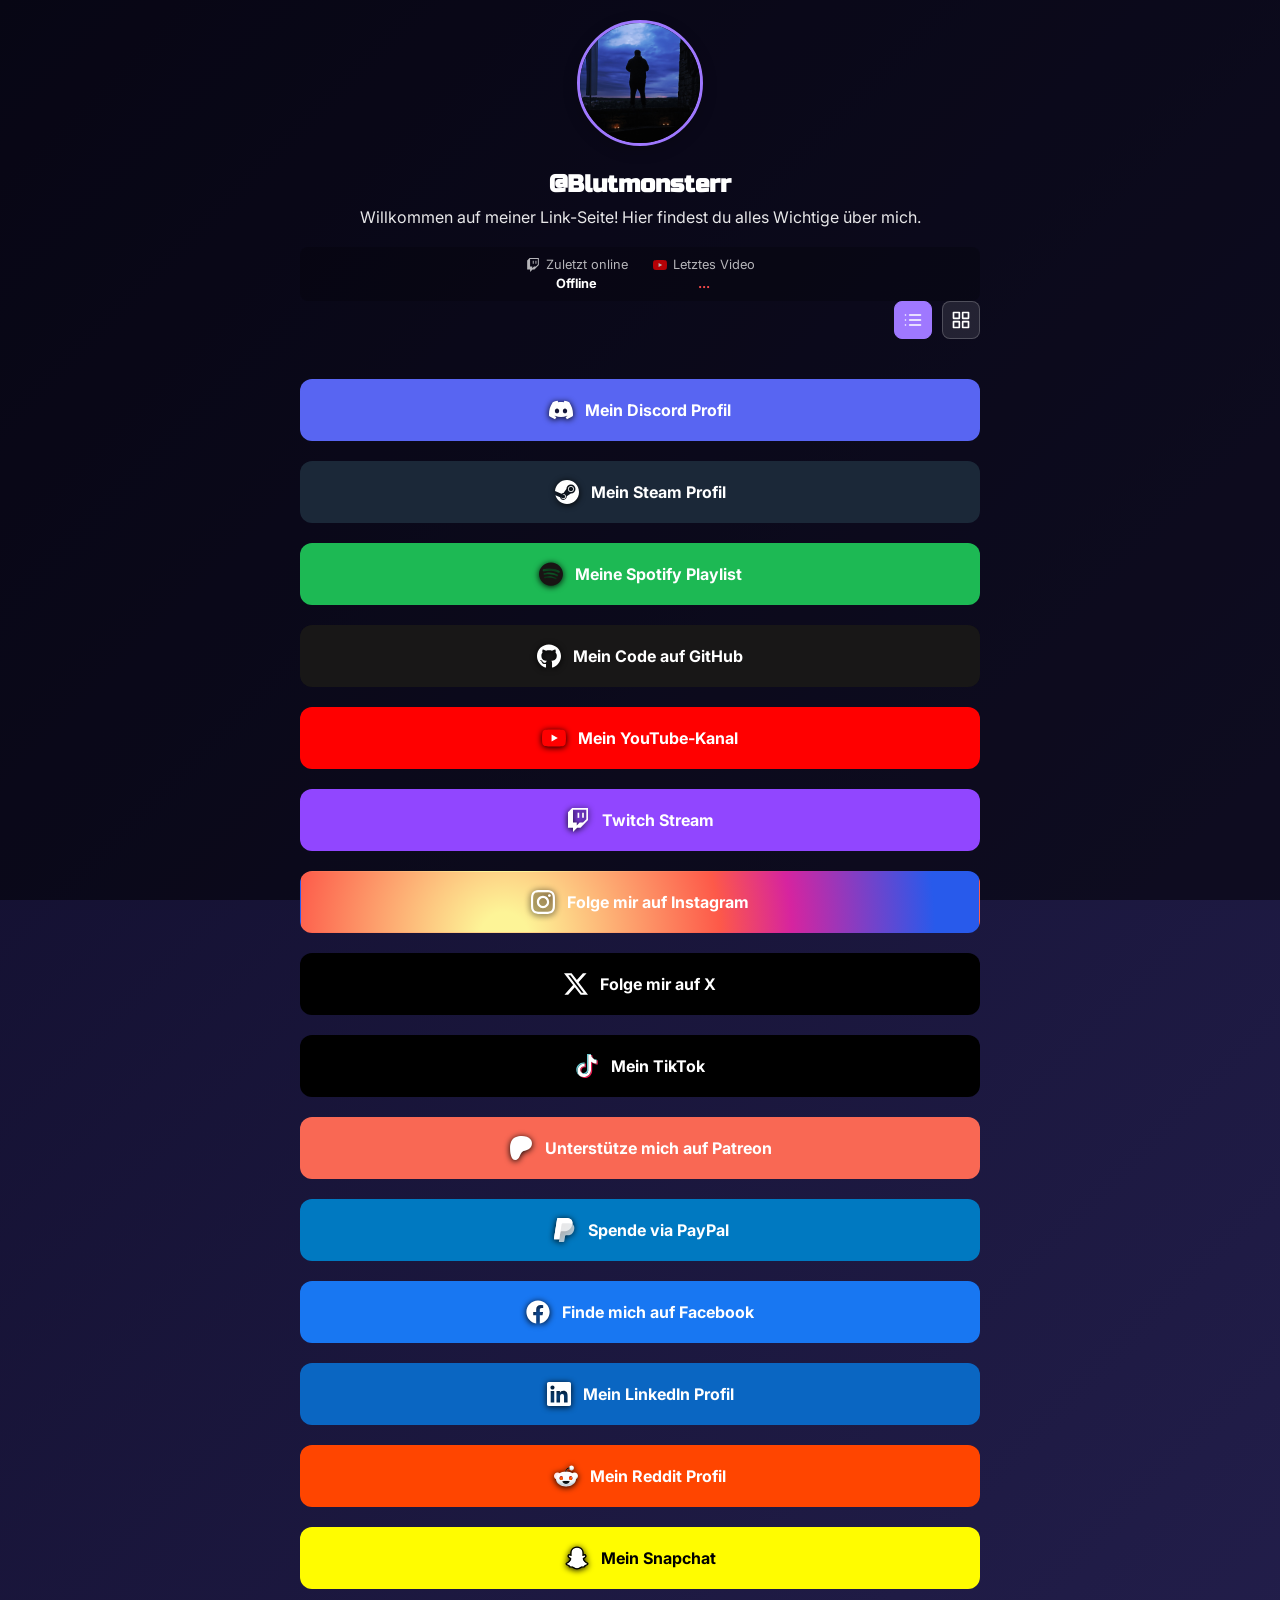
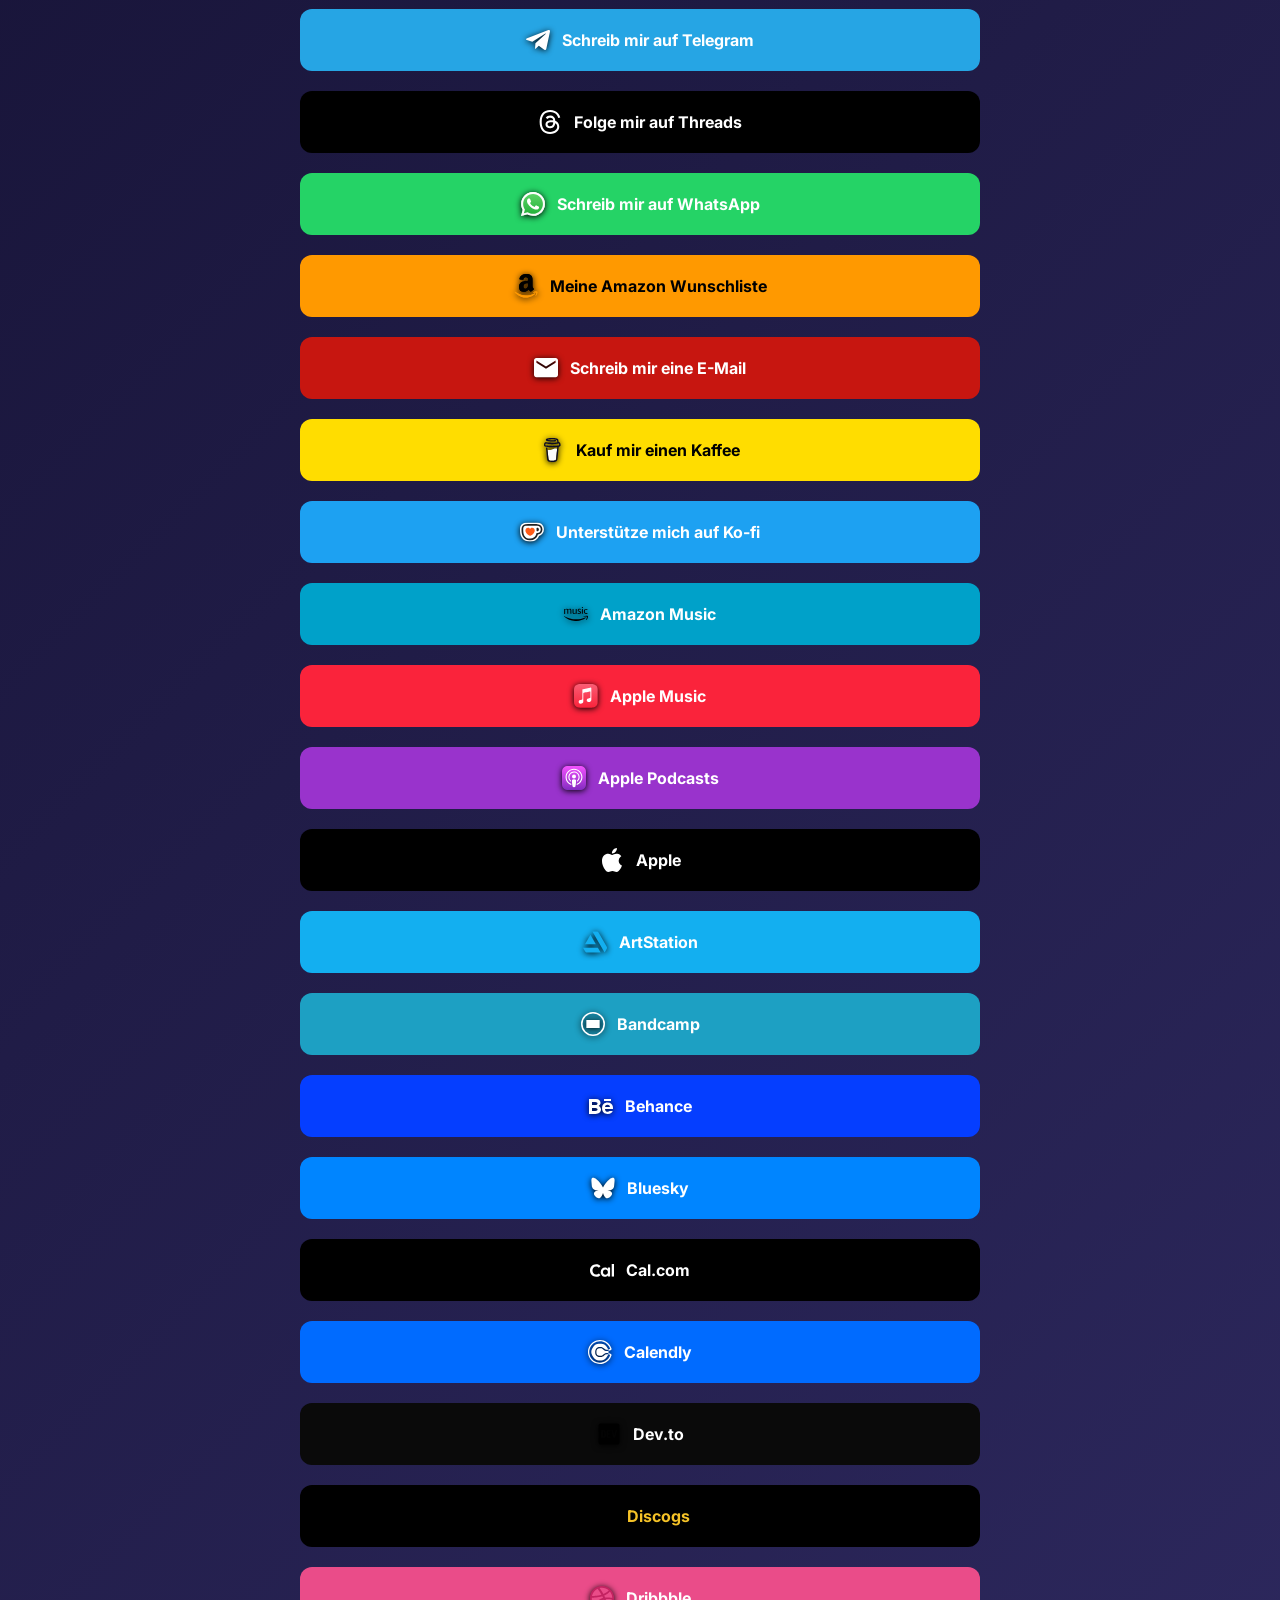
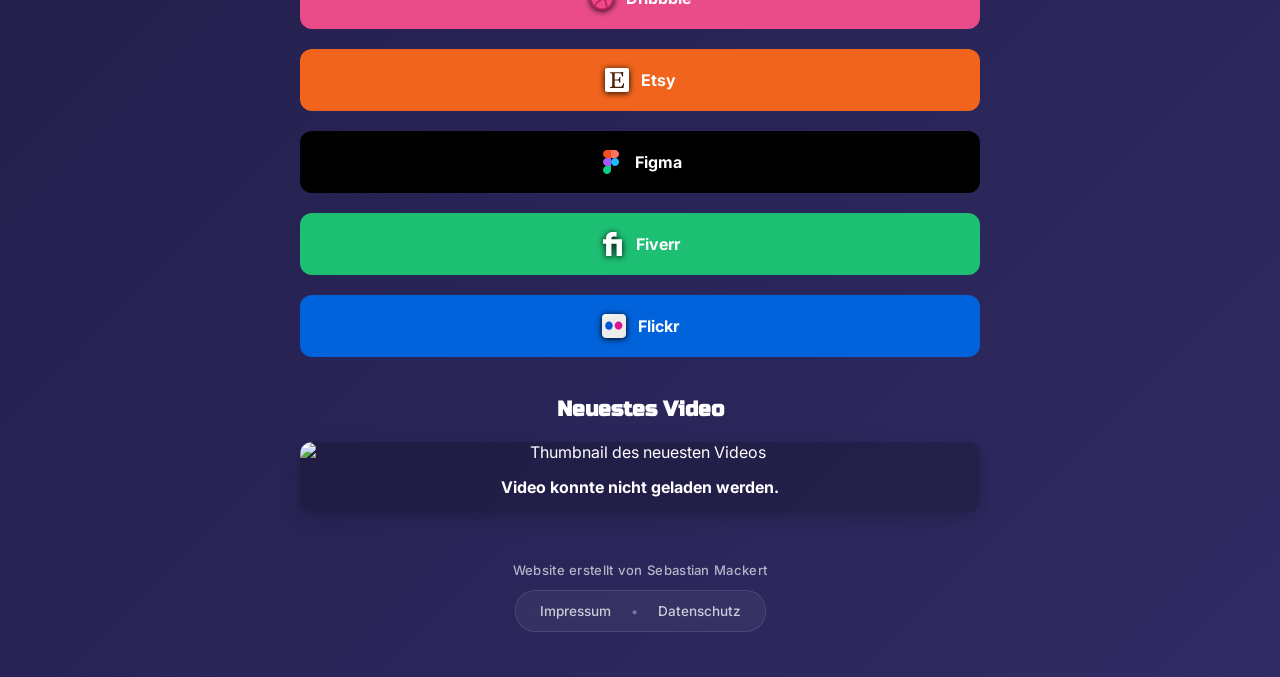
==== commit 4481e119: "fertig" ====
--- a/index.html
+++ b/index.html
@@ -4,6 +4,7 @@
     <meta charset="UTF-8">
     <meta name="viewport" content="width=device-width, initial-scale=1.0">
     <meta name="referrer" content="strict-origin-when-cross-origin">
+    <meta name="author" content="Sebastian Mackert">
     <link id="favicon" rel="icon" type="image/png" href="">
     <title id="page-title"></title>
     <link rel="stylesheet" href="css/style.css">
@@ -60,6 +61,7 @@
 
         <!-- ===== FOOTER-BEREICH (Rechtliches nach DDG / TMG & DSGVO) ===== -->
         <footer class="footer">
+            <p class="footer-credit">Website erstellt von Sebastian Mackert</p>
             <nav class="footer-nav" aria-label="Rechtliche Informationen">
                 <a href="impressum.html" class="footer-link" data-legal="impressum">Impressum</a>
                 <span class="footer-separator">•</span>
--- a/css/style.css
+++ b/css/style.css
@@ -1129,6 +1129,14 @@
     margin-top: 50px;
     margin-bottom: 25px;
     font-size: 0.85rem;
+}
+
+.footer-credit {
+    margin: 0 0 12px 0;
+    font-size: 0.82rem;
+    opacity: 0.65;
+    letter-spacing: 0.3px;
+    font-weight: 500;
 }
 
 .footer-nav {
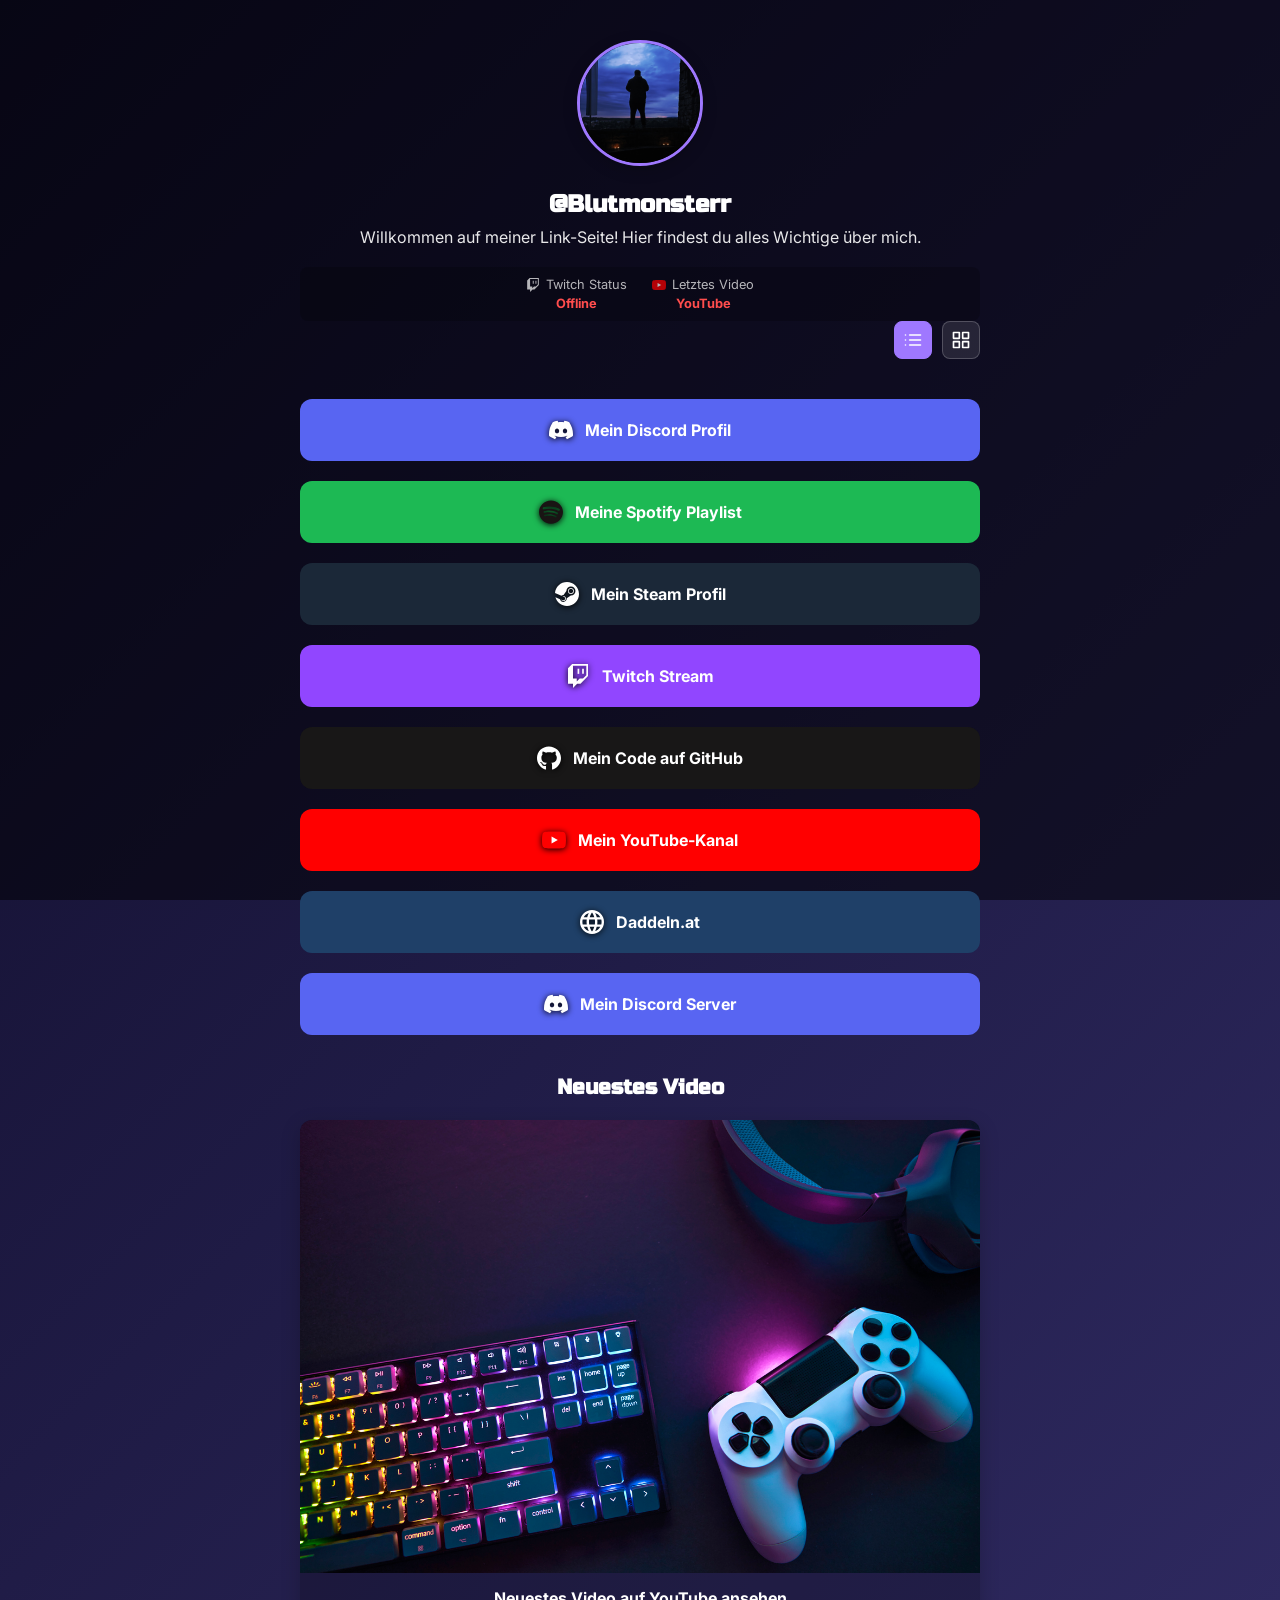
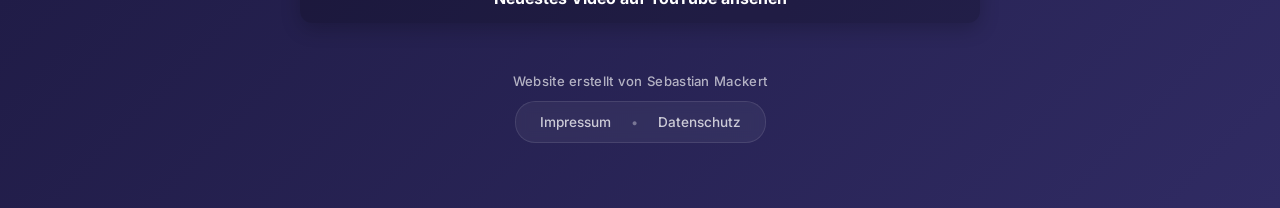
==== commit a38783bd: "update fix web" ====
--- a/index.html
+++ b/index.html
@@ -21,17 +21,17 @@
         
         <!-- ===== PROFIL-BEREICH ===== -->
         <header class="profile">
-            <img id="profile-picture" src="" alt="Profilbild" class="profile-picture">
-            <h1 id="profile-name"></h1>
+            <img id="profile-picture" src="images/avatar.png" alt="Profilbild von @Blutmonsterr" class="profile-picture">
+            <h1 id="profile-name">@Blutmonsterr</h1>
             <p id="profile-description">Willkommen auf meiner Seite! Hier findet ihr alle wichtigen Links zu meinem Content.</p>
 
             <!-- ===== STATUS-ANZEIGEN ===== -->
             <div class="status-indicators">
                 <div class="status-item" id="twitch-status-container">
-                    <span><img src="images/icons/twitch.svg" class="status-icon" alt="Twitch Icon">Zuletzt online</span><strong id="twitch-status">...</strong>
+                    <span><img src="images/icons/twitch.svg" class="status-icon" alt="Twitch Icon">Twitch Status</span><strong id="twitch-status" class="offline">Offline</strong>
                 </div>
                 <div class="status-item" id="youtube-status-container">
-                    <span><img src="images/icons/youtube.svg" class="status-icon" alt="YouTube Icon">Letztes Video</span><strong id="youtube-status">...</strong>
+                    <span><img src="images/icons/youtube.svg" class="status-icon" alt="YouTube Icon">Letztes Video</span><strong id="youtube-status">YouTube</strong>
                 </div>
             </div>
         </header>
@@ -47,14 +47,14 @@
         </div>
 
         <!-- ===== LINK-BEREICH ===== -->
-        <main class="links"></main>
+        <main class="links layout-list"></main>
 
         <!-- ===== VIDEO-BEREICH ===== -->
         <section class="video-section">
             <h2>Neuestes Video</h2>
-            <a id="latest-video-link" href="#" target="_blank" rel="noopener noreferrer" class="video-card">
-                <img id="latest-video-thumbnail" src="" alt="Thumbnail des neuesten Videos" class="video-thumbnail">
-                <p id="latest-video-title" class="video-title">...</p>
+            <a id="latest-video-link" href="https://www.youtube.com/@Blutmonsterr" target="_blank" rel="noopener noreferrer" class="video-card">
+                <img id="latest-video-thumbnail" src="images/gaming.jpg" alt="Thumbnail des neuesten Videos" class="video-thumbnail">
+                <p id="latest-video-title" class="video-title">Neuestes Video auf YouTube ansehen</p>
             </a>
         </section>
 
--- a/css/style.css
+++ b/css/style.css
@@ -13,9 +13,9 @@
     background-attachment: fixed;
     display: flex;
     justify-content: center;
-    align-items: center;
+    align-items: flex-start;
     min-height: 100vh;
-    padding: 20px;
+    padding: 40px 20px;
     box-sizing: border-box;
 }
 
@@ -57,6 +57,7 @@
     width: 100%;
     max-width: 680px;
     text-align: center;
+    margin: 0 auto;
 }
 
 .profile-picture {
@@ -243,6 +244,15 @@
 /* Steam */
 .link-button[data-service="steam"] {
     background-color: #1b2838;
+    color: var(--primary-color);
+    border-color: transparent;
+}
+
+/* Website / Homepage */
+.link-button[data-service="website"],
+.link-button[data-service="generic-website"],
+.link-button[data-service="generic-homepage"] {
+    background-color: #1f4068;
     color: var(--primary-color);
     border-color: transparent;
 }
